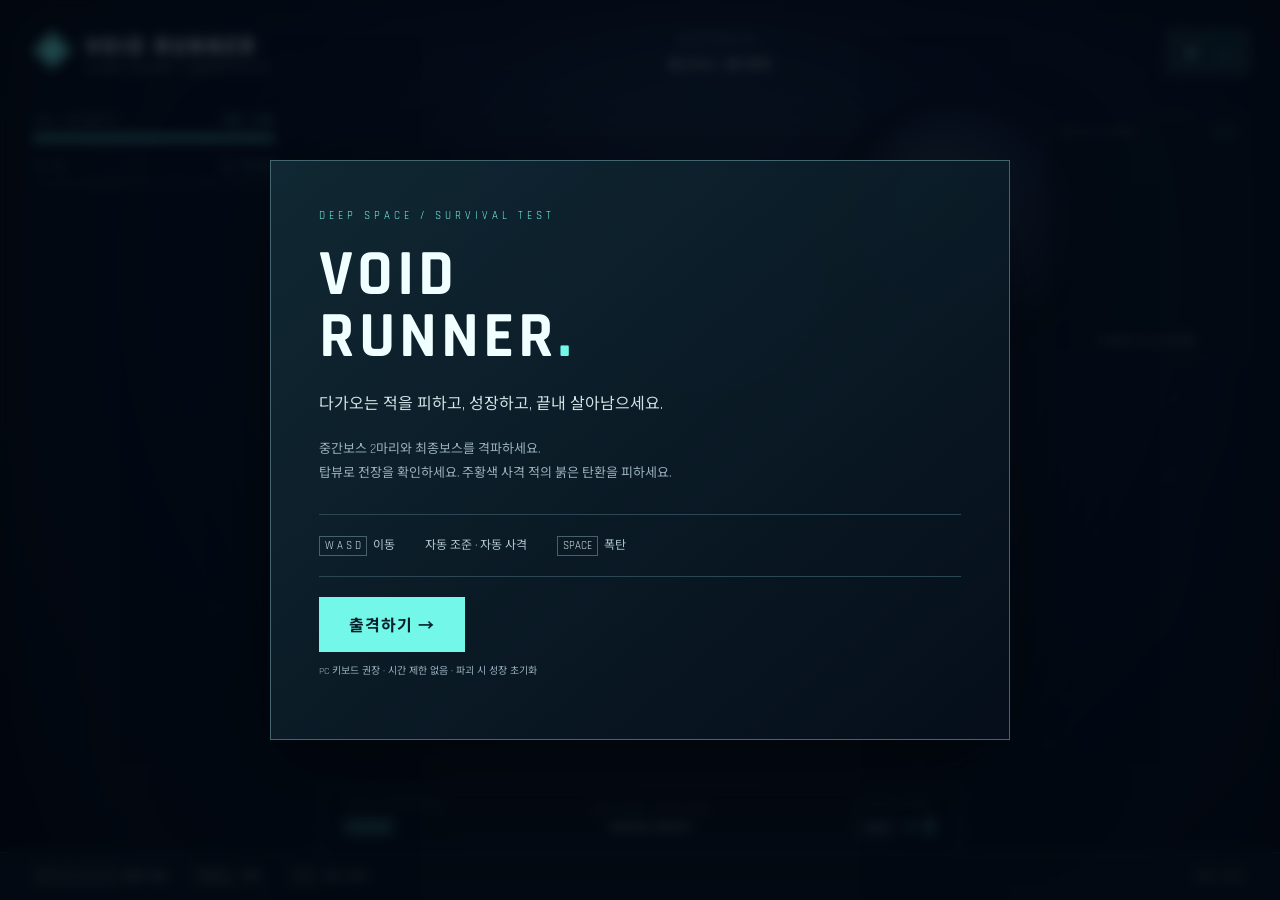
==== index.html @ 3d54e1ad "Rename void-runner.html to index.html" ====
<!doctype html><html lang="ko"><head><meta charset="utf-8"><meta name="viewport" content="width=device-width,initial-scale=1"><title>VOID RUNNER — 우주선 서바이벌</title><style>@import url('https://fonts.googleapis.com/css2?family=Noto+Sans+KR:wght@400;500;700;900&family=Rajdhani:wght@500;600;700&display=swap');
:root{color-scheme:dark;--cyan:#73f7e8;--muted:#7c969f;--gold:#ffc571}*{box-sizing:border-box}body{margin:0;background:#020710;color:#dceff0;font-family:'Rajdhani','Noto Sans KR',sans-serif;overflow:hidden}#space,.vignette{position:fixed;inset:0;width:100%;height:100%}.vignette{pointer-events:none;box-shadow:inset 0 0 170px #0009}header{position:fixed;left:32px;right:32px;top:25px;display:flex;align-items:center;justify-content:space-between}.brand{display:flex;align-items:center;gap:12px;font-size:25px;font-weight:700;letter-spacing:3px}.brand small{display:block;font-size:9px;color:var(--muted);letter-spacing:2.4px}.logo{font-size:39px;color:var(--cyan)}#mission{font-size:12px;letter-spacing:3px;color:var(--cyan);text-align:center}#mission span{display:block;margin-top:7px;letter-spacing:1px;color:#cbd9e1;font-size:13px}button{font:inherit;cursor:pointer;background:#102b35;border:1px solid #477279;color:#dbffff;padding:12px 20px}button:hover{background:#23535b;border-color:var(--cyan)}button:focus-visible{outline:2px solid #fff;outline-offset:4px}#pause{font-size:17px;padding:7px 14px}#pause span{font-size:10px;color:var(--muted);padding-left:12px}.stats{position:fixed;left:34px;top:114px;width:240px;display:grid;gap:20px}label{display:flex;justify-content:space-between;font-size:11px;letter-spacing:1px;margin-bottom:8px;color:#a3bec4}label b{color:var(--cyan);font-weight:500}.bar{height:4px;background:#28445080;overflow:hidden}.bar i{display:block;height:100%;width:100%;background:var(--cyan);box-shadow:0 0 14px #75ffe7}.xp .bar{height:3px}.xp .bar i{background:#9f9aff;width:0}.radar{position:fixed;right:32px;top:114px;width:202px;padding:6px;background:#06131d80;border:1px solid #37546466}.radar>div{font-size:10px;letter-spacing:1px;padding:5px 5px 0;color:#a0bbc6}.radar>div span{float:right;color:var(--cyan)}.radar small{display:flex;align-items:center;justify-content:center;gap:5px;font-size:9px;color:#8cabb7;padding-bottom:5px}.radar i{width:4px;height:4px;background:#fa987f}.radar .red{background:#ff477d}.radar .gold{background:var(--gold)}#bossHud{position:fixed;top:112px;left:35%;width:30%}#bossHud label{color:#ff7c98}#bossHud .bar i{background:#ff567c}.reticle{position:fixed;top:49%;left:50%;transform:translate(-50%,-50%);text-align:center;opacity:.45;pointer-events:none}.reticle span{display:block;width:22px;height:22px;border:1px solid #b1faf5;border-radius:50%;margin:0 auto}.reticle small{font-size:8px;letter-spacing:2px;display:block;margin-top:12px}#notice{position:fixed;top:28%;width:100%;text-align:center;color:var(--gold);font-size:15px;letter-spacing:2px;pointer-events:none}.cockpit{position:fixed;bottom:47px;left:0;right:0;height:125px;pointer-events:none}.wing{position:absolute;bottom:0;width:30%;height:150px;background:linear-gradient(160deg,#172d37,#07111b 70%);border-top:2px solid #385c65}.wing.left{left:-3%;transform:skewY(16deg)}.wing.right{right:-3%;transform:skewY(-16deg)}.dashboard{position:absolute;bottom:0;left:22%;width:56%;display:flex;justify-content:space-between;align-items:center;padding:22px 35px;background:linear-gradient(#10242c,#07101a);border-top:2px solid #3f626b;clip-path:polygon(5% 0,95% 0,100% 100%,0 100%)}.dashboard small{display:block;font-size:9px;letter-spacing:2px;color:#7d9caa}.dashboard strong{display:block;font-size:30px;font-weight:500;margin-top:4px;color:var(--cyan)}.dashboard .drive{text-align:center}.drive>span{color:var(--cyan);font-size:25px}.drive b{font-size:10px;letter-spacing:2px;color:#b1d9df}.dashboard kbd{font-size:10px;vertical-align:middle}footer{position:fixed;bottom:0;left:0;right:0;display:flex;gap:28px;align-items:center;height:48px;padding:0 34px;background:#061019;border-top:1px solid #2c414d;color:#8ba2ae;font-size:11px}kbd{display:inline-block;font-family:inherit;border:1px solid #46606c;padding:2px 5px;margin-right:3px;color:#d5e8ed;font-size:11px}.time{margin-left:auto;font-size:16px;letter-spacing:3px}#overlay{position:fixed;inset:0;background:#020710b8;backdrop-filter:blur(6px);display:flex;align-items:center;justify-content:center;z-index:10}.modal{max-width:740px;width:calc(100% - 40px);padding:48px;border:1px solid #436570;background:linear-gradient(140deg,#112a35f0,#050e1af8);box-shadow:0 24px 100px #0008}.eyebrow{color:var(--cyan);font-size:11px;letter-spacing:4px}.modal h1{font-size:65px;line-height:.95;letter-spacing:4px;margin:22px 0;color:#f0ffff}.modal h2{font-size:32px;margin:16px 0}.modal p{color:#99b0bd;font-size:13px;line-height:1.9}.modal .intro{font-size:16px;color:#d0e2e5}.modal .primary{background:var(--cyan);color:#06202b;border:0;font-weight:700;padding:15px 30px;margin-top:20px;letter-spacing:1px}.instructions{display:flex;gap:30px;padding:20px 0;border-top:1px solid #2b4754;border-bottom:1px solid #2b4754;margin-top:28px;font-size:12px;color:#b0c6d0}.choices{display:grid;grid-template-columns:repeat(3,1fr);gap:12px;margin-top:26px}.choices button{text-align:left;padding:22px 16px;min-height:135px}.choices b{display:block;color:var(--cyan);margin:12px 0}.choices small{font-size:11px;line-height:1.8;color:#a2bac4}.resultScore{font-size:62px;color:var(--cyan)}[hidden]{display:none!important}@media(max-width:750px){header{left:16px;right:16px}.brand{font-size:18px}.brand small{font-size:7px}#mission{display:none}.stats{left:16px;width:150px}.radar{right:12px;transform:scale(.75);transform-origin:top right}.dashboard{left:8%;width:84%;padding:15px 25px}.dashboard .drive{display:none}footer{gap:8px;padding:0 10px;font-size:9px}.modal{padding:26px}.modal h1{font-size:46px}.instructions{gap:14px}.choices{gap:6px}.choices button{padding:12px 8px}#bossHud{left:28%;width:44%;top:230px}}

/* Top-view flight HUD */
.reticle,.wing{display:none}.cockpit{height:75px}.dashboard{left:25%;width:50%;padding:10px 24px;background:#07101adb;clip-path:none;border:1px solid #35525d}.dashboard strong{font-size:23px}.dashboard .drive>span{display:none}.radar{opacity:.88}.stats{pointer-events:none}.vignette{box-shadow:inset 0 0 80px #0006}@media(max-width:750px){.dashboard{left:10%;width:80%}}
</style></head><body>
<canvas id="space" aria-label="탑뷰 우주 전장"></canvas><div class="vignette"></div>
<header><div class="brand"><span class="logo">◈</span><div>VOID RUNNER<small>FLIGHT SYSTEM / PROTOTYPE 02</small></div></div><div id="mission">SECTOR 01 <span>중간보스 I를 향해</span></div><button id="pause" aria-label="일시 정지">Ⅱ <span>ESC</span></button></header>
<section class="stats"><div><label>HULL INTEGRITY <b id="hptext">100 / 100</b></label><div class="bar"><i id="hpbar"></i></div></div><div class="xp"><label><span id="lv">LV. 01</span><b id="xptext">0 / 10 XP</b></label><div class="bar"><i id="xpbar"></i></div></div></section>
<section id="bossHud" hidden><label id="bossname"></label><div class="bar"><i id="bossbar"></i></div></section>
<aside class="radar"><div>TACTICAL RADAR <span>60m</span></div><canvas id="radar" width="190" height="190"></canvas><small><i></i> 일반 적 <i class="red"></i> 보스 <i class="gold"></i> 폭탄</small></aside>
<div id="notice" role="status"></div><div class="reticle"><span></span><small>AUTO TARGET</small></div>
<div class="cockpit"><div class="wing left"></div><div class="wing right"></div><div class="dashboard"><div><small>TOTAL EXPERIENCE</small><strong id="score">0000</strong></div><div class="drive"><span>▲</span><small>TOP VIEW · AUTO FIRE</small><b id="speed">ENGINE READY</b></div><div><small>SCREEN BOMB</small><strong><kbd>SPACE</kbd> × <span id="bombs">0</span></strong></div></div></div>
<footer><span><kbd>W</kbd><kbd>A</kbd><kbd>S</kbd><kbd>D</kbd> 평면 이동</span><span><kbd>SPACE</kbd> 폭탄</span><span><kbd>ESC</kbd> 일시 정지</span><span class="time" id="time">00:00</span></footer>
<div id="overlay"><div class="modal" id="modal"></div></div><script>'use strict';
const $=id=>document.getElementById(id),canvas=$('space'),ctx=canvas.getContext('2d'),radar=$('radar'),rc=radar.getContext('2d');
const CONFIG={speed:12,range:43,shotInterval:.48,damage:14,dropChance:.18,bombDamage:180,bossAt:[18,46,82],bossHP:[230,400,650]};
let W=innerWidth,H=innerHeight,F=H*.85,keys={},state='intro',player,enemies=[],bullets=[],drops=[],effects=[],stars=[],time=0,spawnClock=0,shotClock=0,stage=0,kills=0,boss=null,flash=0,hurt=0,noticeClock=0,last=0;
function resize(){W=innerWidth;H=innerHeight;F=H*.85;canvas.width=W*devicePixelRatio;canvas.height=H*devicePixelRatio;ctx.setTransform(devicePixelRatio,0,0,devicePixelRatio,0,0)}
addEventListener('resize',resize);resize();
for(let i=0;i<280;i++)stars.push({x:Math.random(),y:Math.random()*.86,r:Math.random()*1.4+.2,a:Math.random()*.7+.2});
function notify(t){$('notice').textContent=t;noticeClock=3}
function modal(html){$('overlay').hidden=false;$('modal').innerHTML=html}
function intro(){modal('<div class="eyebrow">DEEP SPACE / SURVIVAL TEST</div><h1>VOID<br>RUNNER<span style="color:#73f7e8">.</span></h1><p class="intro">다가오는 적을 피하고, 성장하고, 끝내 살아남으세요.</p><p>중간보스 2마리와 최종보스를 격파하세요.<br>탑뷰로 전장을 확인하세요. 주황색 사격 적의 붉은 탄환을 피하세요.</p><div class="instructions"><span><kbd>W A S D</kbd> 이동</span><span>자동 조준 · 자동 사격</span><span><kbd>SPACE</kbd> 폭탄</span></div><button class="primary" id="start">출격하기 →</button><p style="font-size:10px">PC 키보드 권장 · 시간 제한 없음 · 파괴 시 성장 초기화</p>');$('start').onclick=start}
function start(){player={x:0,z:0,hp:100,maxhp:100,level:1,xp:0,total:0,next:10,bombs:0,damage:CONFIG.damage,interval:CONFIG.shotInterval,inv:0};enemies=[];bullets=[];drops=[];effects=[];time=0;spawnClock=0;shotClock=0;stage=0;kills=0;boss=null;flash=0;hurt=0;keys={};state='play';$('overlay').hidden=true;notify('자동 무장 활성화 · WASD로 이동');for(let i=0;i<5;i++)spawn();hud()}
function spawn(isBoss=false){let a=Math.random()*Math.PI*2,r=37+Math.random()*12;let e={x:player.x+Math.sin(a)*r,z:player.z+Math.cos(a)*r,hp:26+stage*12,maxhp:26+stage*12,r:1.1,speed:3.5+stage*.8,phase:Math.random()*6,boss:isBoss,shooter:!isBoss&&Math.random()<.35,fire:1.6+Math.random(),hit:0};if(isBoss){e.x=player.x;e.z=player.z+40;e.hp=e.maxhp=CONFIG.bossHP[stage];e.r=3.6+stage*.5;e.speed=2.7+stage*.45;boss=e;notify(['중간보스 I · SENTINEL','중간보스 II · REAPER','최종보스 · OBLIVION'][stage]+' 접근');}if(e.shooter){e.hp=e.maxhp=46+stage*14;e.speed=2.8}enemies.push(e)}
function project(x,y,z){let scale=Math.min(W/110,H/90);return {x:W/2+(x-player.x)*scale,y:H*.5-(z-player.z)*scale-y*scale*.35,s:scale,z:100-y}}
function visible(e){let p=project(e.x,0,e.z),r=e.r*p.s;return p.x+r>0&&p.x-r<W&&p.y+r>0&&p.y-r<H-48}
function enemyFire(e){let angle=Math.atan2(player.z-e.z,player.x-e.x);for(const offset of e.boss?[-.2,0,.2]:[0])bullets.push({x:e.x,z:e.z,vx:Math.cos(angle+offset)*15,vz:Math.sin(angle+offset)*15,life:5,r:.55,damage:e.boss?15:10});}
function updateBullets(dt){for(let i=bullets.length-1;i>=0;i--){let b=bullets[i];b.x+=b.vx*dt;b.z+=b.vz*dt;b.life-=dt;if(Math.hypot(b.x-player.x,b.z-player.z)<b.r+.85){bullets.splice(i,1);if(player.inv<=0){player.hp=Math.max(0,player.hp-b.damage);player.inv=.6;hurt=.45;if(player.hp===0){end(false);return}}}else if(b.life<=0)bullets.splice(i,1)}}
function gain(n){player.xp+=n;player.total+=n}
function defeat(e){if(!enemies.includes(e))return;enemies.splice(enemies.indexOf(e),1);effects.push({type:'burst',x:e.x,z:e.z,t:.5,color:e.boss?'#ff5b9b':'#ffac6f'});gain(e.boss?30:3);if(e.boss){stage++;boss=null;if(stage===3){end(true);return}notify('보스 격파 · 다음 구역 진입')}else{kills++;if(Math.random()<CONFIG.dropChance)drops.push({x:e.x,z:e.z})}}
function hit(e,d){e.hp-=d;e.hit=.12;if(e.hp<=0)defeat(e)}
function bombUse(){if(state!=='play')return;if(!player.bombs){notify('보유 폭탄이 없습니다 · 드롭된 폭탄에 접근하세요');return}player.bombs--;flash=.65;for(const e of [...enemies])if(visible(e))hit(e,e.boss?CONFIG.bombDamage:e.hp);notify('화면 폭격 · 경험치 획득');hud()}
function levelup(){player.xp-=player.next;player.level++;player.next=Math.round(player.next*1.35+4);state='upgrade';keys={};modal('<div class="eyebrow">SYSTEM UPGRADE / LEVEL '+player.level+'</div><h2>다음 전투를 준비하세요.</h2><p>강화 하나를 선택하세요. 선택하는 동안 전투는 멈춥니다.</p><div class="choices"><button data-up="damage">01 / WEAPON<b>화력 강화</b><small>공격력 +25%</small></button><button data-up="rate">02 / FIRE RATE<b>속사 강화</b><small>공격 간격 −15%</small></button><button data-up="hull">03 / HULL<b>장갑 강화</b><small>최대 체력 +25<br>체력 35 회복</small></button></div>');document.querySelectorAll('[data-up]').forEach(b=>b.onclick=()=>choose(b.dataset.up))}
function choose(type){if(state!=='upgrade')return;if(type==='damage')player.damage*=1.25;if(type==='rate')player.interval=Math.max(.09,player.interval*.85);if(type==='hull'){player.maxhp+=25;player.hp=Math.min(player.maxhp,player.hp+35)}$('overlay').hidden=true;state='play';hud()}
function pause(){if(state==='play'){state='pause';keys={};modal('<div class="eyebrow">FLIGHT PAUSED</div><h2>비행 일시 정지</h2><p>준비되면 다시 전장으로 돌아가세요.</p><button class="primary" id="resume">계속하기 →</button>');$('resume').onclick=pause}else if(state==='pause'){state='play';$('overlay').hidden=true}}
function end(win){state='end';keys={};modal('<div class="eyebrow">'+(win?'MISSION COMPLETE':'SIGNAL LOST')+'</div><h2>'+(win?'최종보스 격파. 임무 완료!':'우주선이 파괴되었습니다.')+'</h2><p>총획득 경험치</p><div class="resultScore">'+player.total+'</div><p>처치 '+kills+' · 보스 '+stage+'/3 · 비행 '+formatTime(time)+'<br>다시 출격하면 경험치·폭탄·강화가 초기화됩니다.</p><button class="primary" id="restart">다시 출격 →</button>');$('restart').onclick=start}
function formatTime(t){return String(Math.floor(t/60)).padStart(2,'0')+':'+String(Math.floor(t%60)).padStart(2,'0')}
function update(dt){time+=dt;player.inv=Math.max(0,player.inv-dt);let dx=(keys.KeyD?1:0)-(keys.KeyA?1:0),dz=(keys.KeyW?1:0)-(keys.KeyS?1:0),len=Math.hypot(dx,dz)||1;player.x+=dx/len*CONFIG.speed*dt;player.z+=dz/len*CONFIG.speed*dt;$('speed').textContent=dx||dz?'THRUST ACTIVE':'ENGINE IDLE';spawnClock-=dt;if(spawnClock<=0){spawnClock=Math.max(.35,1.25-time*.0025);if(enemies.length<75)spawn()}
if(!boss&&stage<3&&kills>=CONFIG.bossAt[stage])spawn(true);
for(const e of [...enemies]){e.hit=Math.max(0,e.hit-dt);let x=player.x-e.x,z=player.z-e.z,d=Math.hypot(x,z);let move=e.shooter&&d<23?0:1;e.x+=x/(d||1)*e.speed*dt*move;e.z+=z/(d||1)*e.speed*dt*move;
if(e.shooter||e.boss){e.fire=(e.fire??2)-dt;if(e.fire<=0&&d<48&&visible(e)){enemyFire(e);e.fire=e.boss?2:2.6}if(d>=48||!visible(e))e.fire=Math.max(.8,e.fire)} if(d<e.r+1&&player.inv<=0){player.hp-=e.boss?24:10;player.inv=.75;hurt=.45;notify('접촉 피해 · 거리를 벌리세요');if(player.hp<=0){player.hp=0;end(false);return}}if(d>100&&!e.boss){e.x=player.x+(e.x-player.x)*.5;e.z=player.z+(e.z-player.z)*.5}}
updateBullets(dt);if(state!=='play'){hud();return}shotClock-=dt;if(shotClock<=0){let target=null,best=CONFIG.range;for(const e of enemies){let d=Math.hypot(e.x-player.x,e.z-player.z);if(d<best){best=d;target=e}}if(target){effects.push({type:'laser',x:target.x,z:target.z,t:.12});hit(target,player.damage);shotClock=player.interval}}
for(let i=drops.length-1;i>=0;i--)if(Math.hypot(drops[i].x-player.x,drops[i].z-player.z)<3){player.bombs++;drops.splice(i,1);notify('폭탄 획득 · SPACE로 사용')}
if(state==='play'&&player.xp>=player.next)levelup();hud()}
function hud(){if(!player)return;$('hptext').textContent=Math.ceil(player.hp)+' / '+player.maxhp;$('hpbar').style.width=player.hp/player.maxhp*100+'%';$('xptext').textContent=player.xp+' / '+player.next+' XP';$('xpbar').style.width=Math.min(100,player.xp/player.next*100)+'%';$('lv').textContent='LV. '+String(player.level).padStart(2,'0');$('score').textContent=String(player.total).padStart(4,'0');$('bombs').textContent=player.bombs;$('time').textContent=formatTime(time);$('mission').innerHTML='SECTOR 0'+Math.min(3,stage+1)+' <span>'+(boss?'보스를 처치하세요':stage<3?'보스 접근까지 잡몹 '+Math.max(0,CONFIG.bossAt[stage]-kills)+'기':'임무 완료')+'</span>';$('bossHud').hidden=!boss;if(boss){$('bossname').textContent=['SENTINEL / 중간보스 I','REAPER / 중간보스 II','OBLIVION / 최종보스'][stage];$('bossbar').style.width=Math.max(0,boss.hp/boss.maxhp*100)+'%'}}
function poly(points,fill,stroke){if(points.some(p=>!p))return;ctx.beginPath();points.forEach((p,i)=>i?ctx.lineTo(p.x,p.y):ctx.moveTo(p.x,p.y));ctx.closePath();ctx.fillStyle=fill;ctx.fill();ctx.strokeStyle=stroke;ctx.lineWidth=1;ctx.stroke()}
function mesh(e){let a=e.phase+time*.6,r=e.r,verts=[[0,1.3,0],[r,0,0],[0,0,r],[-r,0,0],[0,0,-r],[0,-1,0]].map(v=>{let x=v[0]*Math.cos(a)-v[2]*Math.sin(a),z=v[0]*Math.sin(a)+v[2]*Math.cos(a);return project(e.x+x,.65+v[1]*r*.7,e.z+z)});let faces=[[0,1,2],[0,2,3],[0,3,4],[0,4,1],[5,2,1],[5,3,2],[5,4,3],[5,1,4]];faces.sort((a,b)=>b.reduce((s,i)=>s+(verts[i]?.z||0),0)-a.reduce((s,i)=>s+(verts[i]?.z||0),0));faces.forEach((f,i)=>poly(f.map(i=>verts[i]),e.hit?'#e7ffff':e.boss?['#4a1743','#7a2858','#251638'][i%3]:['#173746','#31545a','#12222f'][i%3],e.boss?'#ff5a98':e.shooter?'#ff9b36':'#b5a7fd'));let p=project(e.x,.65,e.z);if(p){ctx.fillStyle=e.boss?'#ff589a':e.shooter?'#ff9b36':'#c2b7ff';ctx.shadowBlur=18;ctx.shadowColor=ctx.fillStyle;ctx.beginPath();ctx.arc(p.x,p.y,Math.min(20,r*p.s*.13),0,Math.PI*2);ctx.fill();ctx.shadowBlur=0;if(e.hp<e.maxhp){let ww=Math.min(100,r*p.s*2);ctx.fillStyle='#2c3446';ctx.fillRect(p.x-ww/2,p.y-r*p.s-8,ww,3);ctx.fillStyle='#ff9a99';ctx.fillRect(p.x-ww/2,p.y-r*p.s-8,ww*e.hp/e.maxhp,3)}}}
function draw(){ctx.fillStyle='#030914';ctx.fillRect(0,0,W,H);let g=ctx.createRadialGradient(W*.55,H*.3,0,W*.55,H*.3,W*.7);g.addColorStop(0,'#18314c');g.addColorStop(.35,'#0b162c');g.addColorStop(1,'#02060e');ctx.fillStyle=g;ctx.fillRect(0,0,W,H);for(const s of stars){ctx.globalAlpha=s.a;ctx.fillStyle='#bbdce9';ctx.fillRect(s.x*W,s.y*H,s.r,s.r)}ctx.globalAlpha=1;
let planet=ctx.createRadialGradient(W*.75-35,H*.25-35,3,W*.75,H*.25,H*.15);planet.addColorStop(0,'#385168');planet.addColorStop(.7,'#17253f');planet.addColorStop(1,'#07101e');ctx.fillStyle=planet;ctx.beginPath();ctx.arc(W*.75,H*.25,H*.15,0,Math.PI*2);ctx.fill();ctx.strokeStyle='#729ea244';ctx.stroke();
if(!player)return;ctx.strokeStyle='#2d94a119';ctx.lineWidth=1;for(let z=Math.floor(player.z/10)*10-100;z<player.z+100;z+=10){let p=project(player.x-150,0,z),q=project(player.x+150,0,z);ctx.beginPath();ctx.moveTo(p.x,p.y);ctx.lineTo(q.x,q.y);ctx.stroke()}for(let x=Math.floor(player.x/10)*10-150;x<player.x+150;x+=10){let p=project(x,0,player.z-100),q=project(x,0,player.z+100);ctx.beginPath();ctx.moveTo(p.x,p.y);ctx.lineTo(q.x,q.y);ctx.stroke()}
for(const d of drops){let p=project(d.x,.4+Math.sin(time*3)*.25,d.z);if(p){let r=Math.min(30,p.s*.55);ctx.strokeStyle='#ffd181';ctx.fillStyle='#ffc66f33';ctx.beginPath();ctx.moveTo(p.x,p.y-r);ctx.lineTo(p.x+r,p.y);ctx.lineTo(p.x,p.y+r);ctx.lineTo(p.x-r,p.y);ctx.closePath();ctx.fill();ctx.stroke();ctx.fillStyle='#ffe0a6';ctx.font='12px monospace';ctx.fillText('B',p.x-4,p.y+4)}}
enemies.slice().sort((a,b)=>b.z-a.z).forEach(e=>{if(visible(e))mesh(e)});
for(const e of effects){let p=project(e.x,.6,e.z);if(!p)continue;if(e.type==='laser'){ctx.strokeStyle='#9affeb';ctx.lineWidth=2;ctx.shadowBlur=12;ctx.shadowColor='#5affd4';ctx.beginPath();ctx.moveTo(W/2,H*.5);ctx.lineTo(p.x,p.y);ctx.stroke();ctx.shadowBlur=0}else{ctx.strokeStyle=e.color;ctx.lineWidth=2;ctx.beginPath();ctx.arc(p.x,p.y,(.5-e.t)*p.s*7,0,Math.PI*2);ctx.stroke()}}
for(const e of enemies){if((e.shooter||e.boss)&&e.fire<.65&&visible(e)){let p=project(e.x,0,e.z);ctx.strokeStyle='#ffbc66';ctx.lineWidth=2;ctx.beginPath();ctx.arc(p.x,p.y,(e.r+1.2)*p.s,0,Math.PI*2);ctx.stroke()}}
for(const b of bullets){let p=project(b.x,0,b.z);ctx.strokeStyle='#ff535c88';ctx.lineWidth=3;ctx.beginPath();ctx.moveTo(p.x-b.vx*.09*p.s,p.y+b.vz*.09*p.s);ctx.lineTo(p.x,p.y);ctx.stroke();ctx.shadowColor='#ff4545';ctx.shadowBlur=12;ctx.fillStyle='#ff6262';ctx.beginPath();ctx.arc(p.x,p.y,Math.max(4,b.r*p.s),0,Math.PI*2);ctx.fill();ctx.shadowBlur=0;ctx.fillStyle='#fff2cc';ctx.beginPath();ctx.arc(p.x,p.y,2,0,Math.PI*2);ctx.fill()}
let pp=project(player.x,0,player.z),ss=pp.s;ctx.save();ctx.translate(pp.x,pp.y);ctx.globalAlpha=player.inv>0?.5+.5*Math.sin(time*40):1;poly([{x:0,y:-ss*1.8},{x:ss*1.3,y:ss*1.3},{x:0,y:ss*.7},{x:-ss*1.3,y:ss*1.3}],'#183e51','#8bfff1');poly([{x:0,y:-ss*1.4},{x:ss*.4,y:ss*.5},{x:-ss*.4,y:ss*.5}],'#a9fff5','#dffffb');ctx.fillStyle='#43dfff';ctx.beginPath();ctx.moveTo(-ss*.4,ss);ctx.lineTo(0,ss*(2+Math.sin(time*35)*.3));ctx.lineTo(ss*.4,ss);ctx.fill();ctx.restore();
if(flash>0){ctx.fillStyle='rgba(140,255,235,'+Math.min(.8,flash)+')';ctx.fillRect(0,0,W,H)}if(hurt>0){ctx.strokeStyle='rgba(255,45,90,'+hurt*1.8+')';ctx.lineWidth=35;ctx.strokeRect(0,0,W,H)}drawRadar()}
function drawRadar(){rc.clearRect(0,0,190,190);rc.fillStyle='#071722';rc.fillRect(0,0,190,190);rc.strokeStyle='#28505b';rc.lineWidth=1;for(let r of [30,60,88]){rc.beginPath();rc.arc(95,95,r,0,Math.PI*2);rc.stroke()}rc.beginPath();rc.moveTo(95,5);rc.lineTo(95,185);rc.moveTo(5,95);rc.lineTo(185,95);rc.stroke();rc.fillStyle='#63e8dc0c';rc.beginPath();rc.moveTo(95,95);rc.lineTo(18,8);rc.lineTo(172,8);rc.fill();for(const e of [...enemies,...drops]){let x=(e.x-player.x)*1.45,z=(e.z-player.z)*1.45;if(Math.hypot(x,z)>87)continue;rc.fillStyle=e.hp===undefined?'#ffd080':e.boss?'#ff4880':e.shooter?'#ff9b36':'#b5a7fd';let r=e.boss?5:2.5;rc.fillRect(95+x-r,95-z-r,r*2,r*2)}rc.fillStyle='#8cfff0';rc.beginPath();rc.moveTo(95,88);rc.lineTo(90,100);rc.lineTo(100,100);rc.fill()}
function frame(now){let dt=Math.min(.04,(now-last)/1000||0);last=now;if(state==='play'){update(dt);effects=effects.filter(e=>(e.t-=dt)>0);flash=Math.max(0,flash-dt);hurt=Math.max(0,hurt-dt);noticeClock-=dt;if(noticeClock<=0)$('notice').textContent=''}draw();requestAnimationFrame(frame)}
addEventListener('keydown',e=>{if(['Space','KeyW','KeyA','KeyS','KeyD','Escape'].includes(e.code))e.preventDefault();if(e.code==='Escape'&&!e.repeat)pause();if(e.code==='Space'&&!e.repeat)bombUse();if(state==='play')keys[e.code]=true});addEventListener('keyup',e=>keys[e.code]=false);addEventListener('blur',()=>{keys={};if(state==='play')pause()});document.addEventListener('visibilitychange',()=>{if(document.hidden&&state==='play')pause()});$('pause').onclick=pause;intro();requestAnimationFrame(frame);
</script></body></html>
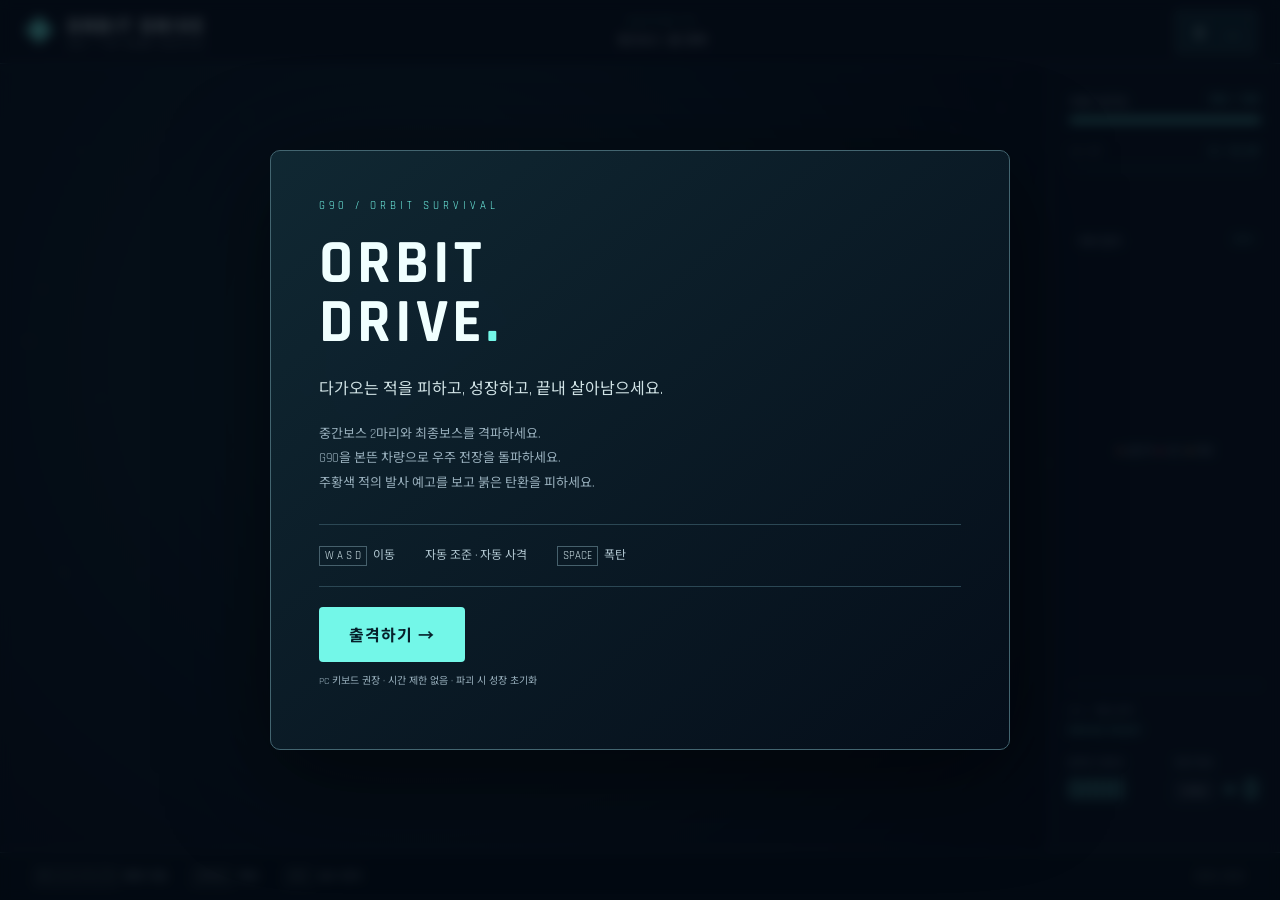
==== commit 99eb7b59: "Update index.html" ====
--- a/index.html
+++ b/index.html
@@ -1,31 +1,35 @@
-<!doctype html><html lang="ko"><head><meta charset="utf-8"><meta name="viewport" content="width=device-width,initial-scale=1"><title>VOID RUNNER — 우주선 서바이벌</title><style>@import url('https://fonts.googleapis.com/css2?family=Noto+Sans+KR:wght@400;500;700;900&family=Rajdhani:wght@500;600;700&display=swap');
+<!doctype html><html lang="ko"><head><meta charset="utf-8"><meta name="viewport" content="width=device-width,initial-scale=1"><title>ORBIT DRIVE — G90 서바이벌</title><style>@import url('https://fonts.googleapis.com/css2?family=Noto+Sans+KR:wght@400;500;700;900&family=Rajdhani:wght@500;600;700&display=swap');
 :root{color-scheme:dark;--cyan:#73f7e8;--muted:#7c969f;--gold:#ffc571}*{box-sizing:border-box}body{margin:0;background:#020710;color:#dceff0;font-family:'Rajdhani','Noto Sans KR',sans-serif;overflow:hidden}#space,.vignette{position:fixed;inset:0;width:100%;height:100%}.vignette{pointer-events:none;box-shadow:inset 0 0 170px #0009}header{position:fixed;left:32px;right:32px;top:25px;display:flex;align-items:center;justify-content:space-between}.brand{display:flex;align-items:center;gap:12px;font-size:25px;font-weight:700;letter-spacing:3px}.brand small{display:block;font-size:9px;color:var(--muted);letter-spacing:2.4px}.logo{font-size:39px;color:var(--cyan)}#mission{font-size:12px;letter-spacing:3px;color:var(--cyan);text-align:center}#mission span{display:block;margin-top:7px;letter-spacing:1px;color:#cbd9e1;font-size:13px}button{font:inherit;cursor:pointer;background:#102b35;border:1px solid #477279;color:#dbffff;padding:12px 20px}button:hover{background:#23535b;border-color:var(--cyan)}button:focus-visible{outline:2px solid #fff;outline-offset:4px}#pause{font-size:17px;padding:7px 14px}#pause span{font-size:10px;color:var(--muted);padding-left:12px}.stats{position:fixed;left:34px;top:114px;width:240px;display:grid;gap:20px}label{display:flex;justify-content:space-between;font-size:11px;letter-spacing:1px;margin-bottom:8px;color:#a3bec4}label b{color:var(--cyan);font-weight:500}.bar{height:4px;background:#28445080;overflow:hidden}.bar i{display:block;height:100%;width:100%;background:var(--cyan);box-shadow:0 0 14px #75ffe7}.xp .bar{height:3px}.xp .bar i{background:#9f9aff;width:0}.radar{position:fixed;right:32px;top:114px;width:202px;padding:6px;background:#06131d80;border:1px solid #37546466}.radar>div{font-size:10px;letter-spacing:1px;padding:5px 5px 0;color:#a0bbc6}.radar>div span{float:right;color:var(--cyan)}.radar small{display:flex;align-items:center;justify-content:center;gap:5px;font-size:9px;color:#8cabb7;padding-bottom:5px}.radar i{width:4px;height:4px;background:#fa987f}.radar .red{background:#ff477d}.radar .gold{background:var(--gold)}#bossHud{position:fixed;top:112px;left:35%;width:30%}#bossHud label{color:#ff7c98}#bossHud .bar i{background:#ff567c}.reticle{position:fixed;top:49%;left:50%;transform:translate(-50%,-50%);text-align:center;opacity:.45;pointer-events:none}.reticle span{display:block;width:22px;height:22px;border:1px solid #b1faf5;border-radius:50%;margin:0 auto}.reticle small{font-size:8px;letter-spacing:2px;display:block;margin-top:12px}#notice{position:fixed;top:28%;width:100%;text-align:center;color:var(--gold);font-size:15px;letter-spacing:2px;pointer-events:none}.cockpit{position:fixed;bottom:47px;left:0;right:0;height:125px;pointer-events:none}.wing{position:absolute;bottom:0;width:30%;height:150px;background:linear-gradient(160deg,#172d37,#07111b 70%);border-top:2px solid #385c65}.wing.left{left:-3%;transform:skewY(16deg)}.wing.right{right:-3%;transform:skewY(-16deg)}.dashboard{position:absolute;bottom:0;left:22%;width:56%;display:flex;justify-content:space-between;align-items:center;padding:22px 35px;background:linear-gradient(#10242c,#07101a);border-top:2px solid #3f626b;clip-path:polygon(5% 0,95% 0,100% 100%,0 100%)}.dashboard small{display:block;font-size:9px;letter-spacing:2px;color:#7d9caa}.dashboard strong{display:block;font-size:30px;font-weight:500;margin-top:4px;color:var(--cyan)}.dashboard .drive{text-align:center}.drive>span{color:var(--cyan);font-size:25px}.drive b{font-size:10px;letter-spacing:2px;color:#b1d9df}.dashboard kbd{font-size:10px;vertical-align:middle}footer{position:fixed;bottom:0;left:0;right:0;display:flex;gap:28px;align-items:center;height:48px;padding:0 34px;background:#061019;border-top:1px solid #2c414d;color:#8ba2ae;font-size:11px}kbd{display:inline-block;font-family:inherit;border:1px solid #46606c;padding:2px 5px;margin-right:3px;color:#d5e8ed;font-size:11px}.time{margin-left:auto;font-size:16px;letter-spacing:3px}#overlay{position:fixed;inset:0;background:#020710b8;backdrop-filter:blur(6px);display:flex;align-items:center;justify-content:center;z-index:10}.modal{max-width:740px;width:calc(100% - 40px);padding:48px;border:1px solid #436570;background:linear-gradient(140deg,#112a35f0,#050e1af8);box-shadow:0 24px 100px #0008}.eyebrow{color:var(--cyan);font-size:11px;letter-spacing:4px}.modal h1{font-size:65px;line-height:.95;letter-spacing:4px;margin:22px 0;color:#f0ffff}.modal h2{font-size:32px;margin:16px 0}.modal p{color:#99b0bd;font-size:13px;line-height:1.9}.modal .intro{font-size:16px;color:#d0e2e5}.modal .primary{background:var(--cyan);color:#06202b;border:0;font-weight:700;padding:15px 30px;margin-top:20px;letter-spacing:1px}.instructions{display:flex;gap:30px;padding:20px 0;border-top:1px solid #2b4754;border-bottom:1px solid #2b4754;margin-top:28px;font-size:12px;color:#b0c6d0}.choices{display:grid;grid-template-columns:repeat(3,1fr);gap:12px;margin-top:26px}.choices button{text-align:left;padding:22px 16px;min-height:135px}.choices b{display:block;color:var(--cyan);margin:12px 0}.choices small{font-size:11px;line-height:1.8;color:#a2bac4}.resultScore{font-size:62px;color:var(--cyan)}[hidden]{display:none!important}@media(max-width:750px){header{left:16px;right:16px}.brand{font-size:18px}.brand small{font-size:7px}#mission{display:none}.stats{left:16px;width:150px}.radar{right:12px;transform:scale(.75);transform-origin:top right}.dashboard{left:8%;width:84%;padding:15px 25px}.dashboard .drive{display:none}footer{gap:8px;padding:0 10px;font-size:9px}.modal{padding:26px}.modal h1{font-size:46px}.instructions{gap:14px}.choices{gap:6px}.choices button{padding:12px 8px}#bossHud{left:28%;width:44%;top:230px}}
 
 /* Top-view flight HUD */
 .reticle,.wing{display:none}.cockpit{height:75px}.dashboard{left:25%;width:50%;padding:10px 24px;background:#07101adb;clip-path:none;border:1px solid #35525d}.dashboard strong{font-size:23px}.dashboard .drive>span{display:none}.radar{opacity:.88}.stats{pointer-events:none}.vignette{box-shadow:inset 0 0 80px #0006}@media(max-width:750px){.dashboard{left:10%;width:80%}}
+/* Rebuilt overhead arena: separate playfield and telemetry rail. */
+header{left:0;right:0;top:0;height:64px;padding:0 24px;background:#09121e;border-bottom:1px solid #27404e}.brand{font-size:21px}.brand small{font-size:8px}.logo{font-size:29px}#mission{margin-right:60px;font-size:10px}#mission span{font-size:11px;margin-top:4px}.vignette{display:none}body:after{content:'';position:fixed;right:0;top:64px;bottom:48px;width:230px;background:#0b1522;border-left:1px solid #263c4c;z-index:-0;pointer-events:none}.stats,.radar,.cockpit{z-index:1}.stats{left:auto;right:20px;top:93px;width:190px;gap:23px}.radar{top:222px;right:14px;border:none;background:none;opacity:1}.radar>div{padding-left:8px}.radar small{font-size:9px}.cockpit{left:auto;right:18px;bottom:75px;width:194px;height:auto}.dashboard{position:static;display:grid;grid-template-columns:1fr 1fr;gap:20px;left:auto;width:100%;padding:18px 0;border:0;border-top:1px solid #2b414e;background:none;clip-path:none}.dashboard small{font-size:9px;letter-spacing:1px}.dashboard strong{font-size:27px}.dashboard .drive{grid-column:1 / 3;grid-row:1;text-align:left}.drive b{display:block;font-size:9px;margin-top:8px;color:#5ec3ba}.dashboard .drive>span{display:none}#notice{top:78px;width:calc(100% - 230px);font-size:12px;letter-spacing:1px}#bossHud{top:auto;bottom:75px;left:calc((100% - 230px) * .25);width:calc((100% - 230px) * .5);z-index:1;background:#09111cbb;padding:10px}footer{height:48px;gap:25px}.reticle,.wing{display:none}.modal{border-radius:10px}.modal h1{font-size:62px}.modal .primary{border-radius:4px}.choices button{border-radius:6px}#space{z-index:0}header,footer{z-index:2}#notice{z-index:2;pointer-events:none}#overlay{z-index:10}@media(max-width:800px){body:after,.radar,.stats,.cockpit{display:none}#notice{width:100%}#bossHud{left:20%;width:60%;bottom:65px}.brand{font-size:16px}.brand small{font-size:7px}header{padding:0 12px}.modal h1{font-size:44px}footer{gap:10px;font-size:9px}}
 </style></head><body>
 <canvas id="space" aria-label="탑뷰 우주 전장"></canvas><div class="vignette"></div>
-<header><div class="brand"><span class="logo">◈</span><div>VOID RUNNER<small>FLIGHT SYSTEM / PROTOTYPE 02</small></div></div><div id="mission">SECTOR 01 <span>중간보스 I를 향해</span></div><button id="pause" aria-label="일시 정지">Ⅱ <span>ESC</span></button></header>
-<section class="stats"><div><label>HULL INTEGRITY <b id="hptext">100 / 100</b></label><div class="bar"><i id="hpbar"></i></div></div><div class="xp"><label><span id="lv">LV. 01</span><b id="xptext">0 / 10 XP</b></label><div class="bar"><i id="xpbar"></i></div></div></section>
+<header><div class="brand"><span class="logo">◈</span><div>ORBIT DRIVE<small>G90 / TOP-DOWN SURVIVAL</small></div></div><div id="mission">SECTOR 01 <span>중간보스 I를 향해</span></div><button id="pause" aria-label="일시 정지">Ⅱ <span>ESC</span></button></header>
+<section class="stats"><div><label>차량 내구도 <b id="hptext">100 / 100</b></label><div class="bar"><i id="hpbar"></i></div></div><div class="xp"><label><span id="lv">LV. 01</span><b id="xptext">0 / 10 XP</b></label><div class="bar"><i id="xpbar"></i></div></div></section>
 <section id="bossHud" hidden><label id="bossname"></label><div class="bar"><i id="bossbar"></i></div></section>
-<aside class="radar"><div>TACTICAL RADAR <span>60m</span></div><canvas id="radar" width="190" height="190"></canvas><small><i></i> 일반 적 <i class="red"></i> 보스 <i class="gold"></i> 폭탄</small></aside>
-<div id="notice" role="status"></div><div class="reticle"><span></span><small>AUTO TARGET</small></div>
-<div class="cockpit"><div class="wing left"></div><div class="wing right"></div><div class="dashboard"><div><small>TOTAL EXPERIENCE</small><strong id="score">0000</strong></div><div class="drive"><span>▲</span><small>TOP VIEW · AUTO FIRE</small><b id="speed">ENGINE READY</b></div><div><small>SCREEN BOMB</small><strong><kbd>SPACE</kbd> × <span id="bombs">0</span></strong></div></div></div>
+<aside class="radar"><div>주변 탐지 <span>60m</span></div><canvas id="radar" width="190" height="190"></canvas><small><i></i> 일반 적 <i class="red"></i> 보스 <i class="gold"></i> 폭탄</small></aside>
+<div id="notice" role="status"></div>
+<div class="cockpit"><div class="dashboard"><div><small>총획득 경험치</small><strong id="score">0000</strong></div><div class="drive"><span>▲</span><small>G90 · 자동 공격</small><b id="speed">ENGINE READY</b></div><div><small>화면 폭탄</small><strong><kbd>SPACE</kbd> × <span id="bombs">0</span></strong></div></div></div>
 <footer><span><kbd>W</kbd><kbd>A</kbd><kbd>S</kbd><kbd>D</kbd> 평면 이동</span><span><kbd>SPACE</kbd> 폭탄</span><span><kbd>ESC</kbd> 일시 정지</span><span class="time" id="time">00:00</span></footer>
 <div id="overlay"><div class="modal" id="modal"></div></div><script>'use strict';
 const $=id=>document.getElementById(id),canvas=$('space'),ctx=canvas.getContext('2d'),radar=$('radar'),rc=radar.getContext('2d');
 const CONFIG={speed:12,range:43,shotInterval:.48,damage:14,dropChance:.18,bombDamage:180,bossAt:[18,46,82],bossHP:[230,400,650]};
+let camera={x:0,z:0},heading=0;
 let W=innerWidth,H=innerHeight,F=H*.85,keys={},state='intro',player,enemies=[],bullets=[],drops=[],effects=[],stars=[],time=0,spawnClock=0,shotClock=0,stage=0,kills=0,boss=null,flash=0,hurt=0,noticeClock=0,last=0;
 function resize(){W=innerWidth;H=innerHeight;F=H*.85;canvas.width=W*devicePixelRatio;canvas.height=H*devicePixelRatio;ctx.setTransform(devicePixelRatio,0,0,devicePixelRatio,0,0)}
 addEventListener('resize',resize);resize();
 for(let i=0;i<280;i++)stars.push({x:Math.random(),y:Math.random()*.86,r:Math.random()*1.4+.2,a:Math.random()*.7+.2});
 function notify(t){$('notice').textContent=t;noticeClock=3}
 function modal(html){$('overlay').hidden=false;$('modal').innerHTML=html}
-function intro(){modal('<div class="eyebrow">DEEP SPACE / SURVIVAL TEST</div><h1>VOID<br>RUNNER<span style="color:#73f7e8">.</span></h1><p class="intro">다가오는 적을 피하고, 성장하고, 끝내 살아남으세요.</p><p>중간보스 2마리와 최종보스를 격파하세요.<br>탑뷰로 전장을 확인하세요. 주황색 사격 적의 붉은 탄환을 피하세요.</p><div class="instructions"><span><kbd>W A S D</kbd> 이동</span><span>자동 조준 · 자동 사격</span><span><kbd>SPACE</kbd> 폭탄</span></div><button class="primary" id="start">출격하기 →</button><p style="font-size:10px">PC 키보드 권장 · 시간 제한 없음 · 파괴 시 성장 초기화</p>');$('start').onclick=start}
-function start(){player={x:0,z:0,hp:100,maxhp:100,level:1,xp:0,total:0,next:10,bombs:0,damage:CONFIG.damage,interval:CONFIG.shotInterval,inv:0};enemies=[];bullets=[];drops=[];effects=[];time=0;spawnClock=0;shotClock=0;stage=0;kills=0;boss=null;flash=0;hurt=0;keys={};state='play';$('overlay').hidden=true;notify('자동 무장 활성화 · WASD로 이동');for(let i=0;i<5;i++)spawn();hud()}
+function intro(){modal('<div class="eyebrow">G90 / ORBIT SURVIVAL</div><h1>ORBIT<br>DRIVE<span style="color:#73f7e8">.</span></h1><p class="intro">다가오는 적을 피하고, 성장하고, 끝내 살아남으세요.</p><p>중간보스 2마리와 최종보스를 격파하세요.<br>G90을 본뜬 차량으로 우주 전장을 돌파하세요.<br>주황색 적의 발사 예고를 보고 붉은 탄환을 피하세요.</p><div class="instructions"><span><kbd>W A S D</kbd> 이동</span><span>자동 조준 · 자동 사격</span><span><kbd>SPACE</kbd> 폭탄</span></div><button class="primary" id="start">출격하기 →</button><p style="font-size:10px">PC 키보드 권장 · 시간 제한 없음 · 파괴 시 성장 초기화</p>');$('start').onclick=start}
+function start(){camera={x:0,z:0};heading=0;player={x:0,z:0,hp:100,maxhp:100,level:1,xp:0,total:0,next:10,bombs:0,damage:CONFIG.damage,interval:CONFIG.shotInterval,inv:0};enemies=[];bullets=[];drops=[];effects=[];time=0;spawnClock=0;shotClock=0;stage=0;kills=0;boss=null;flash=0;hurt=0;keys={};state='play';$('overlay').hidden=true;notify('자동 무장 활성화 · WASD로 이동');for(let i=0;i<5;i++)spawn();hud()}
 function spawn(isBoss=false){let a=Math.random()*Math.PI*2,r=37+Math.random()*12;let e={x:player.x+Math.sin(a)*r,z:player.z+Math.cos(a)*r,hp:26+stage*12,maxhp:26+stage*12,r:1.1,speed:3.5+stage*.8,phase:Math.random()*6,boss:isBoss,shooter:!isBoss&&Math.random()<.35,fire:1.6+Math.random(),hit:0};if(isBoss){e.x=player.x;e.z=player.z+40;e.hp=e.maxhp=CONFIG.bossHP[stage];e.r=3.6+stage*.5;e.speed=2.7+stage*.45;boss=e;notify(['중간보스 I · SENTINEL','중간보스 II · REAPER','최종보스 · OBLIVION'][stage]+' 접근');}if(e.shooter){e.hp=e.maxhp=46+stage*14;e.speed=2.8}enemies.push(e)}
-function project(x,y,z){let scale=Math.min(W/110,H/90);return {x:W/2+(x-player.x)*scale,y:H*.5-(z-player.z)*scale-y*scale*.35,s:scale,z:100-y}}
-function visible(e){let p=project(e.x,0,e.z),r=e.r*p.s;return p.x+r>0&&p.x-r<W&&p.y+r>0&&p.y-r<H-48}
+function field(){return {x:0,y:64,w:W>800?W-230:W,h:H-112}}
+function project(x,y,z){let v=field(),scale=Math.min(v.w/100,v.h/78);return {x:v.x+v.w/2+(x-camera.x)*scale,y:v.y+v.h/2-(z-camera.z)*scale,s:scale,z:100-y}}
+function visible(e){let p=project(e.x,0,e.z),r=e.r*p.s,v=field();return p.x+r>v.x&&p.x-r<v.x+v.w&&p.y+r>v.y&&p.y-r<v.y+v.h}
 function enemyFire(e){let angle=Math.atan2(player.z-e.z,player.x-e.x);for(const offset of e.boss?[-.2,0,.2]:[0])bullets.push({x:e.x,z:e.z,vx:Math.cos(angle+offset)*15,vz:Math.sin(angle+offset)*15,life:5,r:.55,damage:e.boss?15:10});}
 function updateBullets(dt){for(let i=bullets.length-1;i>=0;i--){let b=bullets[i];b.x+=b.vx*dt;b.z+=b.vz*dt;b.life-=dt;if(Math.hypot(b.x-player.x,b.z-player.z)<b.r+.85){bullets.splice(i,1);if(player.inv<=0){player.hp=Math.max(0,player.hp-b.damage);player.inv=.6;hurt=.45;if(player.hp===0){end(false);return}}}else if(b.life<=0)bullets.splice(i,1)}}
 function gain(n){player.xp+=n;player.total+=n}
@@ -34,10 +38,10 @@
 function bombUse(){if(state!=='play')return;if(!player.bombs){notify('보유 폭탄이 없습니다 · 드롭된 폭탄에 접근하세요');return}player.bombs--;flash=.65;for(const e of [...enemies])if(visible(e))hit(e,e.boss?CONFIG.bombDamage:e.hp);notify('화면 폭격 · 경험치 획득');hud()}
 function levelup(){player.xp-=player.next;player.level++;player.next=Math.round(player.next*1.35+4);state='upgrade';keys={};modal('<div class="eyebrow">SYSTEM UPGRADE / LEVEL '+player.level+'</div><h2>다음 전투를 준비하세요.</h2><p>강화 하나를 선택하세요. 선택하는 동안 전투는 멈춥니다.</p><div class="choices"><button data-up="damage">01 / WEAPON<b>화력 강화</b><small>공격력 +25%</small></button><button data-up="rate">02 / FIRE RATE<b>속사 강화</b><small>공격 간격 −15%</small></button><button data-up="hull">03 / HULL<b>장갑 강화</b><small>최대 체력 +25<br>체력 35 회복</small></button></div>');document.querySelectorAll('[data-up]').forEach(b=>b.onclick=()=>choose(b.dataset.up))}
 function choose(type){if(state!=='upgrade')return;if(type==='damage')player.damage*=1.25;if(type==='rate')player.interval=Math.max(.09,player.interval*.85);if(type==='hull'){player.maxhp+=25;player.hp=Math.min(player.maxhp,player.hp+35)}$('overlay').hidden=true;state='play';hud()}
-function pause(){if(state==='play'){state='pause';keys={};modal('<div class="eyebrow">FLIGHT PAUSED</div><h2>비행 일시 정지</h2><p>준비되면 다시 전장으로 돌아가세요.</p><button class="primary" id="resume">계속하기 →</button>');$('resume').onclick=pause}else if(state==='pause'){state='play';$('overlay').hidden=true}}
-function end(win){state='end';keys={};modal('<div class="eyebrow">'+(win?'MISSION COMPLETE':'SIGNAL LOST')+'</div><h2>'+(win?'최종보스 격파. 임무 완료!':'우주선이 파괴되었습니다.')+'</h2><p>총획득 경험치</p><div class="resultScore">'+player.total+'</div><p>처치 '+kills+' · 보스 '+stage+'/3 · 비행 '+formatTime(time)+'<br>다시 출격하면 경험치·폭탄·강화가 초기화됩니다.</p><button class="primary" id="restart">다시 출격 →</button>');$('restart').onclick=start}
+function pause(){if(state==='play'){state='pause';keys={};modal('<div class="eyebrow">DRIVE PAUSED</div><h2>주행 일시 정지</h2><p>준비되면 다시 전장으로 돌아가세요.</p><button class="primary" id="resume">계속하기 →</button>');$('resume').onclick=pause}else if(state==='pause'){state='play';$('overlay').hidden=true}}
+function end(win){state='end';keys={};modal('<div class="eyebrow">'+(win?'MISSION COMPLETE':'SIGNAL LOST')+'</div><h2>'+(win?'최종보스 격파. 임무 완료!':'차량이 파괴되었습니다.')+'</h2><p>총획득 경험치</p><div class="resultScore">'+player.total+'</div><p>처치 '+kills+' · 보스 '+stage+'/3 · 주행 '+formatTime(time)+'<br>다시 출격하면 경험치·폭탄·강화가 초기화됩니다.</p><button class="primary" id="restart">다시 출격 →</button>');$('restart').onclick=start}
 function formatTime(t){return String(Math.floor(t/60)).padStart(2,'0')+':'+String(Math.floor(t%60)).padStart(2,'0')}
-function update(dt){time+=dt;player.inv=Math.max(0,player.inv-dt);let dx=(keys.KeyD?1:0)-(keys.KeyA?1:0),dz=(keys.KeyW?1:0)-(keys.KeyS?1:0),len=Math.hypot(dx,dz)||1;player.x+=dx/len*CONFIG.speed*dt;player.z+=dz/len*CONFIG.speed*dt;$('speed').textContent=dx||dz?'THRUST ACTIVE':'ENGINE IDLE';spawnClock-=dt;if(spawnClock<=0){spawnClock=Math.max(.35,1.25-time*.0025);if(enemies.length<75)spawn()}
+function update(dt){time+=dt;player.inv=Math.max(0,player.inv-dt);let dx=(keys.KeyD?1:0)-(keys.KeyA?1:0),dz=(keys.KeyW?1:0)-(keys.KeyS?1:0),len=Math.hypot(dx,dz)||1;player.x+=dx/len*CONFIG.speed*dt;player.z+=dz/len*CONFIG.speed*dt;if(dx||dz){let target=Math.atan2(dx,dz),delta=Math.atan2(Math.sin(target-heading),Math.cos(target-heading));heading+=delta*Math.min(1,dt*14)}camera.x+=(player.x-camera.x)*Math.min(1,dt*8);camera.z+=(player.z-camera.z)*Math.min(1,dt*8);$('speed').textContent=dx||dz?'THRUST ACTIVE':'ENGINE IDLE';spawnClock-=dt;if(spawnClock<=0){spawnClock=Math.max(.35,1.25-time*.0025);if(enemies.length<75)spawn()}
 if(!boss&&stage<3&&kills>=CONFIG.bossAt[stage])spawn(true);
 for(const e of [...enemies]){e.hit=Math.max(0,e.hit-dt);let x=player.x-e.x,z=player.z-e.z,d=Math.hypot(x,z);let move=e.shooter&&d<23?0:1;e.x+=x/(d||1)*e.speed*dt*move;e.z+=z/(d||1)*e.speed*dt*move;
 if(e.shooter||e.boss){e.fire=(e.fire??2)-dt;if(e.fire<=0&&d<48&&visible(e)){enemyFire(e);e.fire=e.boss?2:2.6}if(d>=48||!visible(e))e.fire=Math.max(.8,e.fire)} if(d<e.r+1&&player.inv<=0){player.hp-=e.boss?24:10;player.inv=.75;hurt=.45;notify('접촉 피해 · 거리를 벌리세요');if(player.hp<=0){player.hp=0;end(false);return}}if(d>100&&!e.boss){e.x=player.x+(e.x-player.x)*.5;e.z=player.z+(e.z-player.z)*.5}}
@@ -46,17 +50,21 @@
 if(state==='play'&&player.xp>=player.next)levelup();hud()}
 function hud(){if(!player)return;$('hptext').textContent=Math.ceil(player.hp)+' / '+player.maxhp;$('hpbar').style.width=player.hp/player.maxhp*100+'%';$('xptext').textContent=player.xp+' / '+player.next+' XP';$('xpbar').style.width=Math.min(100,player.xp/player.next*100)+'%';$('lv').textContent='LV. '+String(player.level).padStart(2,'0');$('score').textContent=String(player.total).padStart(4,'0');$('bombs').textContent=player.bombs;$('time').textContent=formatTime(time);$('mission').innerHTML='SECTOR 0'+Math.min(3,stage+1)+' <span>'+(boss?'보스를 처치하세요':stage<3?'보스 접근까지 잡몹 '+Math.max(0,CONFIG.bossAt[stage]-kills)+'기':'임무 완료')+'</span>';$('bossHud').hidden=!boss;if(boss){$('bossname').textContent=['SENTINEL / 중간보스 I','REAPER / 중간보스 II','OBLIVION / 최종보스'][stage];$('bossbar').style.width=Math.max(0,boss.hp/boss.maxhp*100)+'%'}}
 function poly(points,fill,stroke){if(points.some(p=>!p))return;ctx.beginPath();points.forEach((p,i)=>i?ctx.lineTo(p.x,p.y):ctx.moveTo(p.x,p.y));ctx.closePath();ctx.fillStyle=fill;ctx.fill();ctx.strokeStyle=stroke;ctx.lineWidth=1;ctx.stroke()}
-function mesh(e){let a=e.phase+time*.6,r=e.r,verts=[[0,1.3,0],[r,0,0],[0,0,r],[-r,0,0],[0,0,-r],[0,-1,0]].map(v=>{let x=v[0]*Math.cos(a)-v[2]*Math.sin(a),z=v[0]*Math.sin(a)+v[2]*Math.cos(a);return project(e.x+x,.65+v[1]*r*.7,e.z+z)});let faces=[[0,1,2],[0,2,3],[0,3,4],[0,4,1],[5,2,1],[5,3,2],[5,4,3],[5,1,4]];faces.sort((a,b)=>b.reduce((s,i)=>s+(verts[i]?.z||0),0)-a.reduce((s,i)=>s+(verts[i]?.z||0),0));faces.forEach((f,i)=>poly(f.map(i=>verts[i]),e.hit?'#e7ffff':e.boss?['#4a1743','#7a2858','#251638'][i%3]:['#173746','#31545a','#12222f'][i%3],e.boss?'#ff5a98':e.shooter?'#ff9b36':'#b5a7fd'));let p=project(e.x,.65,e.z);if(p){ctx.fillStyle=e.boss?'#ff589a':e.shooter?'#ff9b36':'#c2b7ff';ctx.shadowBlur=18;ctx.shadowColor=ctx.fillStyle;ctx.beginPath();ctx.arc(p.x,p.y,Math.min(20,r*p.s*.13),0,Math.PI*2);ctx.fill();ctx.shadowBlur=0;if(e.hp<e.maxhp){let ww=Math.min(100,r*p.s*2);ctx.fillStyle='#2c3446';ctx.fillRect(p.x-ww/2,p.y-r*p.s-8,ww,3);ctx.fillStyle='#ff9a99';ctx.fillRect(p.x-ww/2,p.y-r*p.s-8,ww*e.hp/e.maxhp,3)}}}
-function draw(){ctx.fillStyle='#030914';ctx.fillRect(0,0,W,H);let g=ctx.createRadialGradient(W*.55,H*.3,0,W*.55,H*.3,W*.7);g.addColorStop(0,'#18314c');g.addColorStop(.35,'#0b162c');g.addColorStop(1,'#02060e');ctx.fillStyle=g;ctx.fillRect(0,0,W,H);for(const s of stars){ctx.globalAlpha=s.a;ctx.fillStyle='#bbdce9';ctx.fillRect(s.x*W,s.y*H,s.r,s.r)}ctx.globalAlpha=1;
-let planet=ctx.createRadialGradient(W*.75-35,H*.25-35,3,W*.75,H*.25,H*.15);planet.addColorStop(0,'#385168');planet.addColorStop(.7,'#17253f');planet.addColorStop(1,'#07101e');ctx.fillStyle=planet;ctx.beginPath();ctx.arc(W*.75,H*.25,H*.15,0,Math.PI*2);ctx.fill();ctx.strokeStyle='#729ea244';ctx.stroke();
-if(!player)return;ctx.strokeStyle='#2d94a119';ctx.lineWidth=1;for(let z=Math.floor(player.z/10)*10-100;z<player.z+100;z+=10){let p=project(player.x-150,0,z),q=project(player.x+150,0,z);ctx.beginPath();ctx.moveTo(p.x,p.y);ctx.lineTo(q.x,q.y);ctx.stroke()}for(let x=Math.floor(player.x/10)*10-150;x<player.x+150;x+=10){let p=project(x,0,player.z-100),q=project(x,0,player.z+100);ctx.beginPath();ctx.moveTo(p.x,p.y);ctx.lineTo(q.x,q.y);ctx.stroke()}
-for(const d of drops){let p=project(d.x,.4+Math.sin(time*3)*.25,d.z);if(p){let r=Math.min(30,p.s*.55);ctx.strokeStyle='#ffd181';ctx.fillStyle='#ffc66f33';ctx.beginPath();ctx.moveTo(p.x,p.y-r);ctx.lineTo(p.x+r,p.y);ctx.lineTo(p.x,p.y+r);ctx.lineTo(p.x-r,p.y);ctx.closePath();ctx.fill();ctx.stroke();ctx.fillStyle='#ffe0a6';ctx.font='12px monospace';ctx.fillText('B',p.x-4,p.y+4)}}
-enemies.slice().sort((a,b)=>b.z-a.z).forEach(e=>{if(visible(e))mesh(e)});
-for(const e of effects){let p=project(e.x,.6,e.z);if(!p)continue;if(e.type==='laser'){ctx.strokeStyle='#9affeb';ctx.lineWidth=2;ctx.shadowBlur=12;ctx.shadowColor='#5affd4';ctx.beginPath();ctx.moveTo(W/2,H*.5);ctx.lineTo(p.x,p.y);ctx.stroke();ctx.shadowBlur=0}else{ctx.strokeStyle=e.color;ctx.lineWidth=2;ctx.beginPath();ctx.arc(p.x,p.y,(.5-e.t)*p.s*7,0,Math.PI*2);ctx.stroke()}}
-for(const e of enemies){if((e.shooter||e.boss)&&e.fire<.65&&visible(e)){let p=project(e.x,0,e.z);ctx.strokeStyle='#ffbc66';ctx.lineWidth=2;ctx.beginPath();ctx.arc(p.x,p.y,(e.r+1.2)*p.s,0,Math.PI*2);ctx.stroke()}}
-for(const b of bullets){let p=project(b.x,0,b.z);ctx.strokeStyle='#ff535c88';ctx.lineWidth=3;ctx.beginPath();ctx.moveTo(p.x-b.vx*.09*p.s,p.y+b.vz*.09*p.s);ctx.lineTo(p.x,p.y);ctx.stroke();ctx.shadowColor='#ff4545';ctx.shadowBlur=12;ctx.fillStyle='#ff6262';ctx.beginPath();ctx.arc(p.x,p.y,Math.max(4,b.r*p.s),0,Math.PI*2);ctx.fill();ctx.shadowBlur=0;ctx.fillStyle='#fff2cc';ctx.beginPath();ctx.arc(p.x,p.y,2,0,Math.PI*2);ctx.fill()}
-let pp=project(player.x,0,player.z),ss=pp.s;ctx.save();ctx.translate(pp.x,pp.y);ctx.globalAlpha=player.inv>0?.5+.5*Math.sin(time*40):1;poly([{x:0,y:-ss*1.8},{x:ss*1.3,y:ss*1.3},{x:0,y:ss*.7},{x:-ss*1.3,y:ss*1.3}],'#183e51','#8bfff1');poly([{x:0,y:-ss*1.4},{x:ss*.4,y:ss*.5},{x:-ss*.4,y:ss*.5}],'#a9fff5','#dffffb');ctx.fillStyle='#43dfff';ctx.beginPath();ctx.moveTo(-ss*.4,ss);ctx.lineTo(0,ss*(2+Math.sin(time*35)*.3));ctx.lineTo(ss*.4,ss);ctx.fill();ctx.restore();
-if(flash>0){ctx.fillStyle='rgba(140,255,235,'+Math.min(.8,flash)+')';ctx.fillRect(0,0,W,H)}if(hurt>0){ctx.strokeStyle='rgba(255,45,90,'+hurt*1.8+')';ctx.lineWidth=35;ctx.strokeRect(0,0,W,H)}drawRadar()}
+function drawCar(){let p=project(player.x,0,player.z),u=p.s;ctx.save();ctx.translate(p.x,p.y);ctx.rotate(heading);ctx.globalAlpha=player.inv>0?.65+.35*Math.cos(time*40):1;
+ctx.shadowColor='#000';ctx.shadowBlur=12;ctx.fillStyle='#080b10';ctx.fillRect(-1.1*u,-2.1*u,2.2*u,4.4*u);ctx.shadowBlur=0;
+// Long sedan body, chrome shoulders, dark panoramic roof and twin-line lamps.
+poly([{x:-u,y:-2.2*u},{x:-.7*u,y:-2.65*u},{x:.7*u,y:-2.65*u},{x:u,y:-2.2*u},{x:1.05*u,y:1.8*u},{x:.8*u,y:2.4*u},{x:-.8*u,y:2.4*u},{x:-1.05*u,y:1.8*u}],'#c5ced4','#f4f8fc');
+ctx.fillStyle='#536674';ctx.fillRect(-.82*u,-1.05*u,1.64*u,2.4*u);poly([{x:-.82*u,y:-1.05*u},{x:.82*u,y:-1.05*u},{x:.64*u,y:-.25*u},{x:-.64*u,y:-.25*u}],'#142630','#87b6c6');ctx.fillStyle='#233440';ctx.fillRect(-.64*u,-.2*u,1.28*u,1.05*u);ctx.fillStyle='#122533';ctx.fillRect(-.72*u,.95*u,1.44*u,.5*u);
+ctx.fillStyle='#e9ffff';for(let x of [-.9,.32])for(let y of [-2.25,-2.08])ctx.fillRect(x*u,y*u,.58*u,.09*u);ctx.fillStyle='#ff435e';for(let x of [-.9,.32])for(let y of [1.94,2.1])ctx.fillRect(x*u,y*u,.58*u,.09*u);ctx.strokeStyle='#7e8d96';ctx.strokeRect(-.7*u,-1.85*u,1.4*u,.65*u);ctx.fillStyle='#ecffff';ctx.font='bold '+Math.max(6,u*.6)+'px sans-serif';ctx.textAlign='center';ctx.fillText('G90',0,.5*u);ctx.restore();
+ctx.strokeStyle='#71ebdc55';ctx.lineWidth=1;ctx.beginPath();ctx.arc(p.x,p.y,3*u,0,Math.PI*2);ctx.stroke();}
+function mesh(e){let p=project(e.x,0,e.z),u=p.s*e.r,color=e.boss?'#ff5f9f':e.shooter?'#ffa54f':'#a999ff';ctx.save();ctx.translate(p.x,p.y);ctx.rotate(e.phase+time*.25);poly([{x:0,y:-u},{x:u,y:0},{x:0,y:u},{x:-u,y:0}],e.hit?'#fff':e.boss?'#4b1b3e':e.shooter?'#52321e':'#292448',color);poly([{x:0,y:-u},{x:u,y:0},{x:0,y:0}],e.boss?'#8e3162':'#565072',color);ctx.fillStyle=color;ctx.fillRect(-u*.2,-u*.2,u*.4,u*.4);ctx.restore();if(e.hp<e.maxhp){ctx.fillStyle='#1a2632';ctx.fillRect(p.x-u,p.y-u-8,u*2,3);ctx.fillStyle=color;ctx.fillRect(p.x-u,p.y-u-8,u*2*e.hp/e.maxhp,3)}if((e.shooter||e.boss)&&e.fire<.65){ctx.strokeStyle='#ffbd5b';ctx.lineWidth=2;ctx.beginPath();ctx.arc(p.x,p.y,u+6,0,Math.PI*2);ctx.stroke()}}
+function draw(){ctx.fillStyle='#060c16';ctx.fillRect(0,0,W,H);let v=field();ctx.save();ctx.beginPath();ctx.rect(v.x,v.y,v.w,v.h);ctx.clip();let g=ctx.createRadialGradient(v.w*.4,H*.4,0,v.w*.4,H*.4,W*.7);g.addColorStop(0,'#142b37');g.addColorStop(1,'#060a16');ctx.fillStyle=g;ctx.fillRect(v.x,v.y,v.w,v.h);for(const star of stars){let x=((star.x*v.w-camera.x*.4)%v.w+v.w)%v.w,y=((star.y*v.h+camera.z*.4)%v.h+v.h)%v.h+v.y;ctx.globalAlpha=star.a;ctx.fillStyle='#bcdbe4';ctx.fillRect(x,y,star.r,star.r)}ctx.globalAlpha=1;if(!player){ctx.restore();return}
+ctx.strokeStyle='#36667422';ctx.lineWidth=1;for(let x=Math.floor(camera.x/10)*10-150;x<camera.x+150;x+=10){let p=project(x,0,camera.z);ctx.beginPath();ctx.moveTo(p.x,v.y);ctx.lineTo(p.x,v.y+v.h);ctx.stroke()}for(let z=Math.floor(camera.z/10)*10-100;z<camera.z+100;z+=10){let p=project(camera.x,0,z);ctx.beginPath();ctx.moveTo(v.x,p.y);ctx.lineTo(v.w,p.y);ctx.stroke()}
+for(const d of drops){let p=project(d.x,0,d.z);ctx.fillStyle='#edbc60';ctx.strokeStyle='#ffe2a1';ctx.fillRect(p.x-6,p.y-6,12,12);ctx.strokeRect(p.x-9,p.y-9,18,18);ctx.fillStyle='#1c2330';ctx.font='bold 10px sans-serif';ctx.textAlign='center';ctx.fillText('B',p.x,p.y+4)}
+for(const e of enemies)if(visible(e))mesh(e);
+for(const e of effects){let p=project(e.x,0,e.z);if(e.type==='laser'){let origin=project(player.x,0,player.z);ctx.strokeStyle='#8bfff0';ctx.lineWidth=1.5;ctx.beginPath();ctx.moveTo(origin.x,origin.y);ctx.lineTo(p.x,p.y);ctx.stroke()}else{ctx.strokeStyle=e.color;ctx.lineWidth=2;ctx.beginPath();ctx.arc(p.x,p.y,(.5-e.t)*p.s*7,0,Math.PI*2);ctx.stroke()}}
+drawCar();for(const b of bullets){let p=project(b.x,0,b.z);ctx.strokeStyle='#ff535c88';ctx.lineWidth=3;ctx.beginPath();ctx.moveTo(p.x-b.vx*.13*p.s,p.y+b.vz*.13*p.s);ctx.lineTo(p.x,p.y);ctx.stroke();ctx.shadowColor='#ff4545';ctx.shadowBlur=10;ctx.fillStyle='#ff6b66';ctx.beginPath();ctx.arc(p.x,p.y,Math.max(4,b.r*p.s),0,Math.PI*2);ctx.fill();ctx.shadowBlur=0;ctx.fillStyle='#fff1bf';ctx.beginPath();ctx.arc(p.x,p.y,1.6,0,Math.PI*2);ctx.fill()}
+if(flash>0){ctx.fillStyle='rgba(140,255,235,'+Math.min(.8,flash)+')';ctx.fillRect(0,0,W,H)}if(hurt>0){ctx.strokeStyle='rgba(255,45,90,'+hurt*1.8+')';ctx.lineWidth=18;ctx.strokeRect(v.x,v.y,v.w,v.h)}ctx.restore();drawRadar()}
 function drawRadar(){rc.clearRect(0,0,190,190);rc.fillStyle='#071722';rc.fillRect(0,0,190,190);rc.strokeStyle='#28505b';rc.lineWidth=1;for(let r of [30,60,88]){rc.beginPath();rc.arc(95,95,r,0,Math.PI*2);rc.stroke()}rc.beginPath();rc.moveTo(95,5);rc.lineTo(95,185);rc.moveTo(5,95);rc.lineTo(185,95);rc.stroke();rc.fillStyle='#63e8dc0c';rc.beginPath();rc.moveTo(95,95);rc.lineTo(18,8);rc.lineTo(172,8);rc.fill();for(const e of [...enemies,...drops]){let x=(e.x-player.x)*1.45,z=(e.z-player.z)*1.45;if(Math.hypot(x,z)>87)continue;rc.fillStyle=e.hp===undefined?'#ffd080':e.boss?'#ff4880':e.shooter?'#ff9b36':'#b5a7fd';let r=e.boss?5:2.5;rc.fillRect(95+x-r,95-z-r,r*2,r*2)}rc.fillStyle='#8cfff0';rc.beginPath();rc.moveTo(95,88);rc.lineTo(90,100);rc.lineTo(100,100);rc.fill()}
 function frame(now){let dt=Math.min(.04,(now-last)/1000||0);last=now;if(state==='play'){update(dt);effects=effects.filter(e=>(e.t-=dt)>0);flash=Math.max(0,flash-dt);hurt=Math.max(0,hurt-dt);noticeClock-=dt;if(noticeClock<=0)$('notice').textContent=''}draw();requestAnimationFrame(frame)}
 addEventListener('keydown',e=>{if(['Space','KeyW','KeyA','KeyS','KeyD','Escape'].includes(e.code))e.preventDefault();if(e.code==='Escape'&&!e.repeat)pause();if(e.code==='Space'&&!e.repeat)bombUse();if(state==='play')keys[e.code]=true});addEventListener('keyup',e=>keys[e.code]=false);addEventListener('blur',()=>{keys={};if(state==='play')pause()});document.addEventListener('visibilitychange',()=>{if(document.hidden&&state==='play')pause()});$('pause').onclick=pause;intro();requestAnimationFrame(frame);
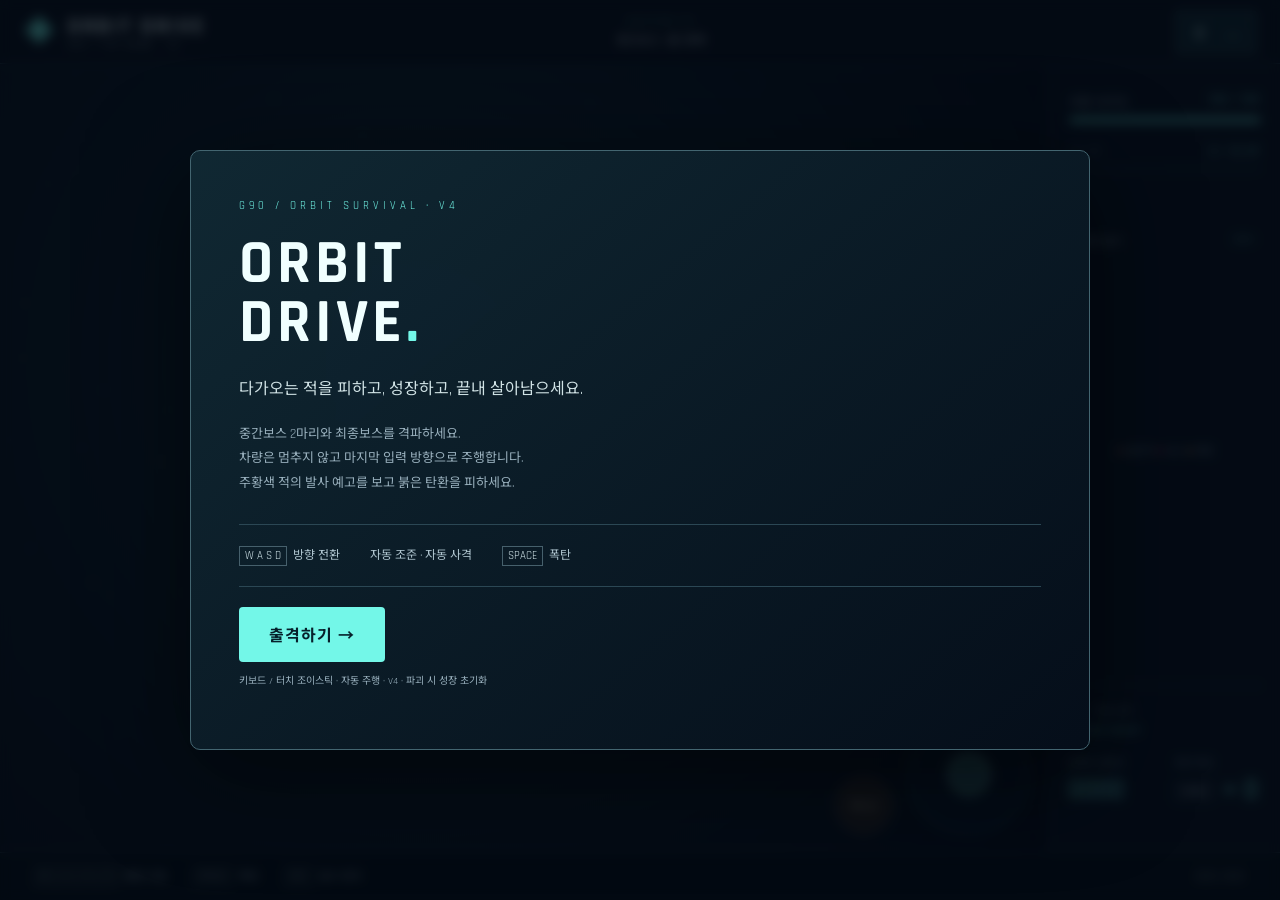
==== commit a55e5f74: "Update index.html" ====
--- a/index.html
+++ b/index.html
@@ -5,18 +5,24 @@
 .reticle,.wing{display:none}.cockpit{height:75px}.dashboard{left:25%;width:50%;padding:10px 24px;background:#07101adb;clip-path:none;border:1px solid #35525d}.dashboard strong{font-size:23px}.dashboard .drive>span{display:none}.radar{opacity:.88}.stats{pointer-events:none}.vignette{box-shadow:inset 0 0 80px #0006}@media(max-width:750px){.dashboard{left:10%;width:80%}}
 /* Rebuilt overhead arena: separate playfield and telemetry rail. */
 header{left:0;right:0;top:0;height:64px;padding:0 24px;background:#09121e;border-bottom:1px solid #27404e}.brand{font-size:21px}.brand small{font-size:8px}.logo{font-size:29px}#mission{margin-right:60px;font-size:10px}#mission span{font-size:11px;margin-top:4px}.vignette{display:none}body:after{content:'';position:fixed;right:0;top:64px;bottom:48px;width:230px;background:#0b1522;border-left:1px solid #263c4c;z-index:-0;pointer-events:none}.stats,.radar,.cockpit{z-index:1}.stats{left:auto;right:20px;top:93px;width:190px;gap:23px}.radar{top:222px;right:14px;border:none;background:none;opacity:1}.radar>div{padding-left:8px}.radar small{font-size:9px}.cockpit{left:auto;right:18px;bottom:75px;width:194px;height:auto}.dashboard{position:static;display:grid;grid-template-columns:1fr 1fr;gap:20px;left:auto;width:100%;padding:18px 0;border:0;border-top:1px solid #2b414e;background:none;clip-path:none}.dashboard small{font-size:9px;letter-spacing:1px}.dashboard strong{font-size:27px}.dashboard .drive{grid-column:1 / 3;grid-row:1;text-align:left}.drive b{display:block;font-size:9px;margin-top:8px;color:#5ec3ba}.dashboard .drive>span{display:none}#notice{top:78px;width:calc(100% - 230px);font-size:12px;letter-spacing:1px}#bossHud{top:auto;bottom:75px;left:calc((100% - 230px) * .25);width:calc((100% - 230px) * .5);z-index:1;background:#09111cbb;padding:10px}footer{height:48px;gap:25px}.reticle,.wing{display:none}.modal{border-radius:10px}.modal h1{font-size:62px}.modal .primary{border-radius:4px}.choices button{border-radius:6px}#space{z-index:0}header,footer{z-index:2}#notice{z-index:2;pointer-events:none}#overlay{z-index:10}@media(max-width:800px){body:after,.radar,.stats,.cockpit{display:none}#notice{width:100%}#bossHud{left:20%;width:60%;bottom:65px}.brand{font-size:16px}.brand small{font-size:7px}header{padding:0 12px}.modal h1{font-size:44px}footer{gap:10px;font-size:9px}}
+
+/* All eight upgrades remain accessible at every level. */
+.modal{max-width:900px;max-height:calc(100vh - 32px);overflow-y:auto}.choices{grid-template-columns:repeat(4,minmax(0,1fr))}.choices button{min-height:115px;padding:16px 12px}@media(max-width:750px){.choices{grid-template-columns:repeat(2,minmax(0,1fr))}}
+
+.choices{grid-template-columns:repeat(3,minmax(0,1fr))}.touch-controls{position:fixed;right:250px;bottom:65px;z-index:3;display:flex;gap:14px;align-items:end;touch-action:none;user-select:none}#joystick{width:122px;height:122px;border-radius:50%;border:2px solid #72cbbd66;background:#0c233bb0;display:grid;place-items:center;touch-action:none}#knob{width:44px;height:44px;border-radius:50%;background:#74e8daaa;border:2px solid #aefff4;pointer-events:none}#touchBomb{border-radius:50%;width:60px;height:60px;padding:0;background:#61442bba;color:#ffdfad;touch-action:manipulation}@media(pointer:fine){.touch-controls{opacity:.5}}@media(max-width:800px){.touch-controls{right:14px;bottom:65px}.stats{display:grid;left:12px;right:auto;top:72px;width:135px;gap:10px;background:#07121ba0;padding:6px}.stats label{font-size:9px}.cockpit{display:block;right:auto;left:12px;bottom:65px;width:120px}.dashboard{display:block;padding:4px}.dashboard .drive{display:none}.dashboard strong{font-size:19px}.dashboard>div{margin-top:8px}#notice{top:160px;font-size:10px}.choices{grid-template-columns:1fr}.choices button{min-height:80px;padding:10px}.choices b{margin:5px 0}.modal{padding:22px}.modal h2{font-size:24px}}
 </style></head><body>
 <canvas id="space" aria-label="탑뷰 우주 전장"></canvas><div class="vignette"></div>
-<header><div class="brand"><span class="logo">◈</span><div>ORBIT DRIVE<small>G90 / TOP-DOWN SURVIVAL</small></div></div><div id="mission">SECTOR 01 <span>중간보스 I를 향해</span></div><button id="pause" aria-label="일시 정지">Ⅱ <span>ESC</span></button></header>
+<header><div class="brand"><span class="logo">◈</span><div>ORBIT DRIVE<small>G90 / TOP-DOWN · V4</small></div></div><div id="mission">SECTOR 01 <span>중간보스 I를 향해</span></div><button id="pause" aria-label="일시 정지">Ⅱ <span>ESC</span></button></header>
 <section class="stats"><div><label>차량 내구도 <b id="hptext">100 / 100</b></label><div class="bar"><i id="hpbar"></i></div></div><div class="xp"><label><span id="lv">LV. 01</span><b id="xptext">0 / 10 XP</b></label><div class="bar"><i id="xpbar"></i></div></div></section>
 <section id="bossHud" hidden><label id="bossname"></label><div class="bar"><i id="bossbar"></i></div></section>
 <aside class="radar"><div>주변 탐지 <span>60m</span></div><canvas id="radar" width="190" height="190"></canvas><small><i></i> 일반 적 <i class="red"></i> 보스 <i class="gold"></i> 폭탄</small></aside>
 <div id="notice" role="status"></div>
 <div class="cockpit"><div class="dashboard"><div><small>총획득 경험치</small><strong id="score">0000</strong></div><div class="drive"><span>▲</span><small>G90 · 자동 공격</small><b id="speed">ENGINE READY</b></div><div><small>화면 폭탄</small><strong><kbd>SPACE</kbd> × <span id="bombs">0</span></strong></div></div></div>
 <footer><span><kbd>W</kbd><kbd>A</kbd><kbd>S</kbd><kbd>D</kbd> 평면 이동</span><span><kbd>SPACE</kbd> 폭탄</span><span><kbd>ESC</kbd> 일시 정지</span><span class="time" id="time">00:00</span></footer>
-<div id="overlay"><div class="modal" id="modal"></div></div><script>'use strict';
+<div class="touch-controls"><button id="touchBomb" aria-label="폭탄 사용">폭탄</button><div id="joystick" role="group" aria-label="이동 방향 조이스틱"><span id="knob"></span></div></div><div id="overlay"><div class="modal" id="modal"></div></div><script>'use strict';
 const $=id=>document.getElementById(id),canvas=$('space'),ctx=canvas.getContext('2d'),radar=$('radar'),rc=radar.getContext('2d');
-const CONFIG={speed:12,range:43,shotInterval:.48,damage:14,dropChance:.18,bombDamage:180,bossAt:[18,46,82],bossHP:[230,400,650]};
+const CONFIG={speed:12,range:43,shotInterval:.48,damage:14,dropChance:.18,bombDamage:180,bossAt:[20,30,40],bossHP:[230,400,650]};
+let bossProgress=0,stick={x:0,z:0},lastDirection={x:0,z:1};
 let camera={x:0,z:0},heading=0;
 let W=innerWidth,H=innerHeight,F=H*.85,keys={},state='intro',player,enemies=[],bullets=[],drops=[],effects=[],stars=[],time=0,spawnClock=0,shotClock=0,stage=0,kills=0,boss=null,flash=0,hurt=0,noticeClock=0,last=0;
 function resize(){W=innerWidth;H=innerHeight;F=H*.85;canvas.width=W*devicePixelRatio;canvas.height=H*devicePixelRatio;ctx.setTransform(devicePixelRatio,0,0,devicePixelRatio,0,0)}
@@ -24,31 +30,34 @@
 for(let i=0;i<280;i++)stars.push({x:Math.random(),y:Math.random()*.86,r:Math.random()*1.4+.2,a:Math.random()*.7+.2});
 function notify(t){$('notice').textContent=t;noticeClock=3}
 function modal(html){$('overlay').hidden=false;$('modal').innerHTML=html}
-function intro(){modal('<div class="eyebrow">G90 / ORBIT SURVIVAL</div><h1>ORBIT<br>DRIVE<span style="color:#73f7e8">.</span></h1><p class="intro">다가오는 적을 피하고, 성장하고, 끝내 살아남으세요.</p><p>중간보스 2마리와 최종보스를 격파하세요.<br>G90을 본뜬 차량으로 우주 전장을 돌파하세요.<br>주황색 적의 발사 예고를 보고 붉은 탄환을 피하세요.</p><div class="instructions"><span><kbd>W A S D</kbd> 이동</span><span>자동 조준 · 자동 사격</span><span><kbd>SPACE</kbd> 폭탄</span></div><button class="primary" id="start">출격하기 →</button><p style="font-size:10px">PC 키보드 권장 · 시간 제한 없음 · 파괴 시 성장 초기화</p>');$('start').onclick=start}
-function start(){camera={x:0,z:0};heading=0;player={x:0,z:0,hp:100,maxhp:100,level:1,xp:0,total:0,next:10,bombs:0,damage:CONFIG.damage,interval:CONFIG.shotInterval,inv:0};enemies=[];bullets=[];drops=[];effects=[];time=0;spawnClock=0;shotClock=0;stage=0;kills=0;boss=null;flash=0;hurt=0;keys={};state='play';$('overlay').hidden=true;notify('자동 무장 활성화 · WASD로 이동');for(let i=0;i<5;i++)spawn();hud()}
-function spawn(isBoss=false){let a=Math.random()*Math.PI*2,r=37+Math.random()*12;let e={x:player.x+Math.sin(a)*r,z:player.z+Math.cos(a)*r,hp:26+stage*12,maxhp:26+stage*12,r:1.1,speed:3.5+stage*.8,phase:Math.random()*6,boss:isBoss,shooter:!isBoss&&Math.random()<.35,fire:1.6+Math.random(),hit:0};if(isBoss){e.x=player.x;e.z=player.z+40;e.hp=e.maxhp=CONFIG.bossHP[stage];e.r=3.6+stage*.5;e.speed=2.7+stage*.45;boss=e;notify(['중간보스 I · SENTINEL','중간보스 II · REAPER','최종보스 · OBLIVION'][stage]+' 접근');}if(e.shooter){e.hp=e.maxhp=46+stage*14;e.speed=2.8}enemies.push(e)}
+function intro(){modal('<div class="eyebrow">G90 / ORBIT SURVIVAL · V4</div><h1>ORBIT<br>DRIVE<span style="color:#73f7e8">.</span></h1><p class="intro">다가오는 적을 피하고, 성장하고, 끝내 살아남으세요.</p><p>중간보스 2마리와 최종보스를 격파하세요.<br>차량은 멈추지 않고 마지막 입력 방향으로 주행합니다.<br>주황색 적의 발사 예고를 보고 붉은 탄환을 피하세요.</p><div class="instructions"><span><kbd>W A S D</kbd> 방향 전환</span><span>자동 조준 · 자동 사격</span><span><kbd>SPACE</kbd> 폭탄</span></div><button class="primary" id="start">출격하기 →</button><p style="font-size:10px">키보드 / 터치 조이스틱 · 자동 주행 · V4 · 파괴 시 성장 초기화</p>');$('start').onclick=start}
+function start(){bossProgress=0;stick={x:0,z:0};lastDirection={x:0,z:1};camera={x:0,z:0};heading=0;player={x:0,z:0,hp:100,maxhp:100,level:1,xp:0,total:0,next:10,bombs:0,damage:CONFIG.damage,interval:CONFIG.shotInterval,range:CONFIG.range,speed:CONFIG.speed,targets:1,xpMultiplier:1,xpCarry:0,hitScale:1,inv:0};enemies=[];bullets=[];drops=[];effects=[];time=0;spawnClock=0;shotClock=0;stage=0;kills=0;boss=null;flash=0;hurt=0;keys={};state='play';$('overlay').hidden=true;notify('자동 주행 시작 · WASD 또는 조이스틱으로 방향 변경');for(let i=0;i<5;i++)spawn();hud()}
+function spawn(isBoss=false){let a=Math.random()*Math.PI*2,r=37+Math.random()*12;let e={x:player.x+Math.sin(a)*r,z:player.z+Math.cos(a)*r,hp:42,maxhp:42,r:1.1,speed:6+stage*.8,phase:Math.random()*6,boss:isBoss,shooter:!isBoss&&Math.random()<.35,fire:1.6+Math.random(),hit:0};if(isBoss){e.x=player.x;e.z=player.z+40;e.hp=e.maxhp=CONFIG.bossHP[stage];e.r=3.6+stage*.5;e.speed=2.7+stage*.45;boss=e;notify(['중간보스 I · SENTINEL','중간보스 II · REAPER','최종보스 · OBLIVION'][stage]+' 접근');}if(e.shooter){e.hp=e.maxhp=28;e.speed=5+stage*.5}if(!e.boss){e.healthStep=Math.floor(time/20);e.hp=e.maxhp=e.maxhp*Math.pow(1.1,e.healthStep)}enemies.push(e)}
 function field(){return {x:0,y:64,w:W>800?W-230:W,h:H-112}}
 function project(x,y,z){let v=field(),scale=Math.min(v.w/100,v.h/78);return {x:v.x+v.w/2+(x-camera.x)*scale,y:v.y+v.h/2-(z-camera.z)*scale,s:scale,z:100-y}}
 function visible(e){let p=project(e.x,0,e.z),r=e.r*p.s,v=field();return p.x+r>v.x&&p.x-r<v.x+v.w&&p.y+r>v.y&&p.y-r<v.y+v.h}
 function enemyFire(e){let angle=Math.atan2(player.z-e.z,player.x-e.x);for(const offset of e.boss?[-.2,0,.2]:[0])bullets.push({x:e.x,z:e.z,vx:Math.cos(angle+offset)*15,vz:Math.sin(angle+offset)*15,life:5,r:.55,damage:e.boss?15:10});}
-function updateBullets(dt){for(let i=bullets.length-1;i>=0;i--){let b=bullets[i];b.x+=b.vx*dt;b.z+=b.vz*dt;b.life-=dt;if(Math.hypot(b.x-player.x,b.z-player.z)<b.r+.85){bullets.splice(i,1);if(player.inv<=0){player.hp=Math.max(0,player.hp-b.damage);player.inv=.6;hurt=.45;if(player.hp===0){end(false);return}}}else if(b.life<=0)bullets.splice(i,1)}}
-function gain(n){player.xp+=n;player.total+=n}
-function defeat(e){if(!enemies.includes(e))return;enemies.splice(enemies.indexOf(e),1);effects.push({type:'burst',x:e.x,z:e.z,t:.5,color:e.boss?'#ff5b9b':'#ffac6f'});gain(e.boss?30:3);if(e.boss){stage++;boss=null;if(stage===3){end(true);return}notify('보스 격파 · 다음 구역 진입')}else{kills++;if(Math.random()<CONFIG.dropChance)drops.push({x:e.x,z:e.z})}}
+function updateBullets(dt){for(let i=bullets.length-1;i>=0;i--){let b=bullets[i];b.x+=b.vx*dt;b.z+=b.vz*dt;b.life-=dt;if(Math.hypot(b.x-player.x,b.z-player.z)<b.r+.85*player.hitScale){bullets.splice(i,1);if(player.inv<=0){player.hp=Math.max(0,player.hp-b.damage);player.inv=.6;hurt=.45;if(player.hp===0){end(false);return}}}else if(b.life<=0)bullets.splice(i,1)}}
+function gain(n){let amount=n*player.xpMultiplier+player.xpCarry,earned=Math.floor(amount+1e-9);player.xpCarry=amount-earned;player.xp+=earned;player.total+=earned}
+function defeat(e){if(!enemies.includes(e))return;enemies.splice(enemies.indexOf(e),1);effects.push({type:'burst',x:e.x,z:e.z,t:.5,color:e.boss?'#ff5b9b':'#ffac6f'});gain(e.boss?30:3);if(e.boss){stage++;boss=null;if(stage===3){end(true);return}notify('보스 격파 · 다음 구역 진입')}else{kills++;if(!boss&&stage<3)bossProgress=Math.min(CONFIG.bossAt[stage],bossProgress+1);if(Math.random()<CONFIG.dropChance)drops.push({x:e.x,z:e.z})}}
 function hit(e,d){e.hp-=d;e.hit=.12;if(e.hp<=0)defeat(e)}
 function bombUse(){if(state!=='play')return;if(!player.bombs){notify('보유 폭탄이 없습니다 · 드롭된 폭탄에 접근하세요');return}player.bombs--;flash=.65;for(const e of [...enemies])if(visible(e))hit(e,e.boss?CONFIG.bombDamage:e.hp);notify('화면 폭격 · 경험치 획득');hud()}
-function levelup(){player.xp-=player.next;player.level++;player.next=Math.round(player.next*1.35+4);state='upgrade';keys={};modal('<div class="eyebrow">SYSTEM UPGRADE / LEVEL '+player.level+'</div><h2>다음 전투를 준비하세요.</h2><p>강화 하나를 선택하세요. 선택하는 동안 전투는 멈춥니다.</p><div class="choices"><button data-up="damage">01 / WEAPON<b>화력 강화</b><small>공격력 +25%</small></button><button data-up="rate">02 / FIRE RATE<b>속사 강화</b><small>공격 간격 −15%</small></button><button data-up="hull">03 / HULL<b>장갑 강화</b><small>최대 체력 +25<br>체력 35 회복</small></button></div>');document.querySelectorAll('[data-up]').forEach(b=>b.onclick=()=>choose(b.dataset.up))}
-function choose(type){if(state!=='upgrade')return;if(type==='damage')player.damage*=1.25;if(type==='rate')player.interval=Math.max(.09,player.interval*.85);if(type==='hull'){player.maxhp+=25;player.hp=Math.min(player.maxhp,player.hp+35)}$('overlay').hidden=true;state='play';hud()}
+const UPGRADES=[{id:'damage',name:'공격력',desc:'공격력 +25%'},{id:'rate',name:'공격속도',desc:'공격속도 +20%'},{id:'heal',name:'체력회복',desc:'체력 40 회복 (최대 체력까지)'},{id:'targets',name:'타겟 +1',desc:'동시에 공격하는 적 +1'},{id:'range',name:'사거리',desc:'자동 공격 사거리 +20%'},{id:'speed',name:'이동속도',desc:'이동속도 +15%'},{id:'xp',name:'경험치 획득증가',desc:'획득 경험치 +20%'},{id:'hitbox',name:'피격 범위 감소',desc:'피격 판정 반경 −10% (탄환·접촉)'}];
+let offered=[];
+function levelup(){player.xp-=player.next;player.level++;player.next=Math.round(player.next*1.35+4);state='upgrade';keys={};let pool=[...UPGRADES];for(let i=pool.length-1;i>0;i--){let j=Math.floor(Math.random()*(i+1));[pool[i],pool[j]]=[pool[j],pool[i]]}offered=pool.slice(0,3);modal('<div class="eyebrow">SYSTEM UPGRADE / LEVEL '+player.level+'</div><h2>다음 전투를 준비하세요.</h2><p>8종 중 무작위로 뽑힌 3개입니다. 하나를 선택하세요. 전투는 잠시 멈춥니다.</p><div class="choices">'+offered.map((u,i)=>'<button data-up="'+u.id+'">0'+(i+1)+' / UPGRADE<b>'+u.name+'</b><small>'+u.desc+'</small></button>').join('')+'</div>');document.querySelectorAll('[data-up]').forEach(b=>b.onclick=()=>choose(b.dataset.up))}
+function choose(type){if(state!=='upgrade'||!offered.some(u=>u.id===type))return;if(type==='damage')player.damage*=1.25;if(type==='rate')player.interval/=1.2;if(type==='heal')player.hp=Math.min(player.maxhp,player.hp+40);if(type==='targets')player.targets++;if(type==='range')player.range*=1.2;if(type==='speed')player.speed*=1.15;if(type==='xp')player.xpMultiplier*=1.2;if(type==='hitbox')player.hitScale*=.9;offered=[];$('overlay').hidden=true;state='play';hud()}
 function pause(){if(state==='play'){state='pause';keys={};modal('<div class="eyebrow">DRIVE PAUSED</div><h2>주행 일시 정지</h2><p>준비되면 다시 전장으로 돌아가세요.</p><button class="primary" id="resume">계속하기 →</button>');$('resume').onclick=pause}else if(state==='pause'){state='play';$('overlay').hidden=true}}
 function end(win){state='end';keys={};modal('<div class="eyebrow">'+(win?'MISSION COMPLETE':'SIGNAL LOST')+'</div><h2>'+(win?'최종보스 격파. 임무 완료!':'차량이 파괴되었습니다.')+'</h2><p>총획득 경험치</p><div class="resultScore">'+player.total+'</div><p>처치 '+kills+' · 보스 '+stage+'/3 · 주행 '+formatTime(time)+'<br>다시 출격하면 경험치·폭탄·강화가 초기화됩니다.</p><button class="primary" id="restart">다시 출격 →</button>');$('restart').onclick=start}
 function formatTime(t){return String(Math.floor(t/60)).padStart(2,'0')+':'+String(Math.floor(t%60)).padStart(2,'0')}
-function update(dt){time+=dt;player.inv=Math.max(0,player.inv-dt);let dx=(keys.KeyD?1:0)-(keys.KeyA?1:0),dz=(keys.KeyW?1:0)-(keys.KeyS?1:0),len=Math.hypot(dx,dz)||1;player.x+=dx/len*CONFIG.speed*dt;player.z+=dz/len*CONFIG.speed*dt;if(dx||dz){let target=Math.atan2(dx,dz),delta=Math.atan2(Math.sin(target-heading),Math.cos(target-heading));heading+=delta*Math.min(1,dt*14)}camera.x+=(player.x-camera.x)*Math.min(1,dt*8);camera.z+=(player.z-camera.z)*Math.min(1,dt*8);$('speed').textContent=dx||dz?'THRUST ACTIVE':'ENGINE IDLE';spawnClock-=dt;if(spawnClock<=0){spawnClock=Math.max(.35,1.25-time*.0025);if(enemies.length<75)spawn()}
-if(!boss&&stage<3&&kills>=CONFIG.bossAt[stage])spawn(true);
+function scaleEnemyHealth(){let step=Math.floor(time/20);for(const e of enemies){if(e.boss)continue;let old=e.healthStep??step;if(step>old){let multiplier=Math.pow(1.1,step-old);e.hp*=multiplier;e.maxhp*=multiplier}e.healthStep=step}}
+function update(dt){time+=dt;scaleEnemyHealth();player.inv=Math.max(0,player.inv-dt);let dx=(keys.KeyD?1:0)-(keys.KeyA?1:0),dz=(keys.KeyW?1:0)-(keys.KeyS?1:0),len=Math.hypot(dx,dz)||1;if(Math.hypot(stick.x,stick.z)>.1){dx=stick.x;dz=stick.z;len=Math.hypot(dx,dz)}if(dx||dz)lastDirection={x:dx/len,z:dz/len};else{dx=lastDirection.x;dz=lastDirection.z;len=1}player.x+=dx/len*player.speed*dt;player.z+=dz/len*player.speed*dt;if(dx||dz){let target=Math.atan2(dx,dz),delta=Math.atan2(Math.sin(target-heading),Math.cos(target-heading));heading+=delta*Math.min(1,dt*14)}camera.x+=(player.x-camera.x)*Math.min(1,dt*8);camera.z+=(player.z-camera.z)*Math.min(1,dt*8);$('speed').textContent=dx||dz?'THRUST ACTIVE':'ENGINE IDLE';spawnClock-=dt;if(spawnClock<=0){spawnClock=Math.max(.35,1.25-time*.0025);if(enemies.length<75)spawn()}
+if(!boss&&stage<3&&bossProgress>=CONFIG.bossAt[stage])spawn(true);
 for(const e of [...enemies]){e.hit=Math.max(0,e.hit-dt);let x=player.x-e.x,z=player.z-e.z,d=Math.hypot(x,z);let move=e.shooter&&d<23?0:1;e.x+=x/(d||1)*e.speed*dt*move;e.z+=z/(d||1)*e.speed*dt*move;
-if(e.shooter||e.boss){e.fire=(e.fire??2)-dt;if(e.fire<=0&&d<48&&visible(e)){enemyFire(e);e.fire=e.boss?2:2.6}if(d>=48||!visible(e))e.fire=Math.max(.8,e.fire)} if(d<e.r+1&&player.inv<=0){player.hp-=e.boss?24:10;player.inv=.75;hurt=.45;notify('접촉 피해 · 거리를 벌리세요');if(player.hp<=0){player.hp=0;end(false);return}}if(d>100&&!e.boss){e.x=player.x+(e.x-player.x)*.5;e.z=player.z+(e.z-player.z)*.5}}
-updateBullets(dt);if(state!=='play'){hud();return}shotClock-=dt;if(shotClock<=0){let target=null,best=CONFIG.range;for(const e of enemies){let d=Math.hypot(e.x-player.x,e.z-player.z);if(d<best){best=d;target=e}}if(target){effects.push({type:'laser',x:target.x,z:target.z,t:.12});hit(target,player.damage);shotClock=player.interval}}
+if(e.shooter||e.boss){e.fire=(e.fire??2)-dt;if(e.fire<=0&&d<48&&visible(e)){enemyFire(e);e.fire=e.boss?2:2.6}if(d>=48||!visible(e))e.fire=Math.max(.8,e.fire)} if(d<e.r+player.hitScale&&player.inv<=0){player.hp-=e.boss?24:10;player.inv=.75;hurt=.45;notify('접촉 피해 · 거리를 벌리세요');if(player.hp<=0){player.hp=0;end(false);return}}if(d>100&&!e.boss){e.x=player.x+(e.x-player.x)*.5;e.z=player.z+(e.z-player.z)*.5}}
+updateBullets(dt);if(state!=='play'){hud();return}shotClock-=dt;if(shotClock<=0){let targets=enemies.filter(e=>Math.hypot(e.x-player.x,e.z-player.z)<=player.range).sort((a,b)=>Math.hypot(a.x-player.x,a.z-player.z)-Math.hypot(b.x-player.x,b.z-player.z)).slice(0,player.targets);if(targets.length){for(const target of targets){if(state!=='play')break;effects.push({type:'laser',x:target.x,z:target.z,t:.12});hit(target,player.damage)}shotClock=player.interval}}
 for(let i=drops.length-1;i>=0;i--)if(Math.hypot(drops[i].x-player.x,drops[i].z-player.z)<3){player.bombs++;drops.splice(i,1);notify('폭탄 획득 · SPACE로 사용')}
 if(state==='play'&&player.xp>=player.next)levelup();hud()}
-function hud(){if(!player)return;$('hptext').textContent=Math.ceil(player.hp)+' / '+player.maxhp;$('hpbar').style.width=player.hp/player.maxhp*100+'%';$('xptext').textContent=player.xp+' / '+player.next+' XP';$('xpbar').style.width=Math.min(100,player.xp/player.next*100)+'%';$('lv').textContent='LV. '+String(player.level).padStart(2,'0');$('score').textContent=String(player.total).padStart(4,'0');$('bombs').textContent=player.bombs;$('time').textContent=formatTime(time);$('mission').innerHTML='SECTOR 0'+Math.min(3,stage+1)+' <span>'+(boss?'보스를 처치하세요':stage<3?'보스 접근까지 잡몹 '+Math.max(0,CONFIG.bossAt[stage]-kills)+'기':'임무 완료')+'</span>';$('bossHud').hidden=!boss;if(boss){$('bossname').textContent=['SENTINEL / 중간보스 I','REAPER / 중간보스 II','OBLIVION / 최종보스'][stage];$('bossbar').style.width=Math.max(0,boss.hp/boss.maxhp*100)+'%'}}
+function hud(){if(!player)return;$('hptext').textContent=Math.ceil(player.hp)+' / '+player.maxhp;$('hpbar').style.width=player.hp/player.maxhp*100+'%';$('xptext').textContent=player.xp+' / '+player.next+' XP';$('xpbar').style.width=Math.min(100,player.xp/player.next*100)+'%';$('lv').textContent='LV. '+String(player.level).padStart(2,'0');$('score').textContent=String(player.total).padStart(4,'0');$('bombs').textContent=player.bombs;$('time').textContent=formatTime(time);$('mission').innerHTML='SECTOR 0'+Math.min(3,stage+1)+' <span>'+(boss?'보스 전투 · 카운트 정지 ('+bossProgress+')':stage<3?'보스 접근까지 잡몹 '+Math.max(0,CONFIG.bossAt[stage]-bossProgress)+'기':'임무 완료')+'</span>';$('bossHud').hidden=!boss;if(boss){$('bossname').textContent=['SENTINEL / 중간보스 I','REAPER / 중간보스 II','OBLIVION / 최종보스'][stage];$('bossbar').style.width=Math.max(0,boss.hp/boss.maxhp*100)+'%'}}
 function poly(points,fill,stroke){if(points.some(p=>!p))return;ctx.beginPath();points.forEach((p,i)=>i?ctx.lineTo(p.x,p.y):ctx.moveTo(p.x,p.y));ctx.closePath();ctx.fillStyle=fill;ctx.fill();ctx.strokeStyle=stroke;ctx.lineWidth=1;ctx.stroke()}
 function drawCar(){let p=project(player.x,0,player.z),u=p.s;ctx.save();ctx.translate(p.x,p.y);ctx.rotate(heading);ctx.globalAlpha=player.inv>0?.65+.35*Math.cos(time*40):1;
 ctx.shadowColor='#000';ctx.shadowBlur=12;ctx.fillStyle='#080b10';ctx.fillRect(-1.1*u,-2.1*u,2.2*u,4.4*u);ctx.shadowBlur=0;
@@ -56,8 +65,8 @@
 poly([{x:-u,y:-2.2*u},{x:-.7*u,y:-2.65*u},{x:.7*u,y:-2.65*u},{x:u,y:-2.2*u},{x:1.05*u,y:1.8*u},{x:.8*u,y:2.4*u},{x:-.8*u,y:2.4*u},{x:-1.05*u,y:1.8*u}],'#c5ced4','#f4f8fc');
 ctx.fillStyle='#536674';ctx.fillRect(-.82*u,-1.05*u,1.64*u,2.4*u);poly([{x:-.82*u,y:-1.05*u},{x:.82*u,y:-1.05*u},{x:.64*u,y:-.25*u},{x:-.64*u,y:-.25*u}],'#142630','#87b6c6');ctx.fillStyle='#233440';ctx.fillRect(-.64*u,-.2*u,1.28*u,1.05*u);ctx.fillStyle='#122533';ctx.fillRect(-.72*u,.95*u,1.44*u,.5*u);
 ctx.fillStyle='#e9ffff';for(let x of [-.9,.32])for(let y of [-2.25,-2.08])ctx.fillRect(x*u,y*u,.58*u,.09*u);ctx.fillStyle='#ff435e';for(let x of [-.9,.32])for(let y of [1.94,2.1])ctx.fillRect(x*u,y*u,.58*u,.09*u);ctx.strokeStyle='#7e8d96';ctx.strokeRect(-.7*u,-1.85*u,1.4*u,.65*u);ctx.fillStyle='#ecffff';ctx.font='bold '+Math.max(6,u*.6)+'px sans-serif';ctx.textAlign='center';ctx.fillText('G90',0,.5*u);ctx.restore();
-ctx.strokeStyle='#71ebdc55';ctx.lineWidth=1;ctx.beginPath();ctx.arc(p.x,p.y,3*u,0,Math.PI*2);ctx.stroke();}
-function mesh(e){let p=project(e.x,0,e.z),u=p.s*e.r,color=e.boss?'#ff5f9f':e.shooter?'#ffa54f':'#a999ff';ctx.save();ctx.translate(p.x,p.y);ctx.rotate(e.phase+time*.25);poly([{x:0,y:-u},{x:u,y:0},{x:0,y:u},{x:-u,y:0}],e.hit?'#fff':e.boss?'#4b1b3e':e.shooter?'#52321e':'#292448',color);poly([{x:0,y:-u},{x:u,y:0},{x:0,y:0}],e.boss?'#8e3162':'#565072',color);ctx.fillStyle=color;ctx.fillRect(-u*.2,-u*.2,u*.4,u*.4);ctx.restore();if(e.hp<e.maxhp){ctx.fillStyle='#1a2632';ctx.fillRect(p.x-u,p.y-u-8,u*2,3);ctx.fillStyle=color;ctx.fillRect(p.x-u,p.y-u-8,u*2*e.hp/e.maxhp,3)}if((e.shooter||e.boss)&&e.fire<.65){ctx.strokeStyle='#ffbd5b';ctx.lineWidth=2;ctx.beginPath();ctx.arc(p.x,p.y,u+6,0,Math.PI*2);ctx.stroke()}}
+ctx.strokeStyle='#71ebdc55';ctx.lineWidth=1;ctx.beginPath();ctx.arc(p.x,p.y,.85*player.hitScale*u,0,Math.PI*2);ctx.stroke();}
+function mesh(e){let p=project(e.x,0,e.z),u=Math.max(9,p.s*e.r),color=e.boss?'#ff5f9f':e.shooter?'#ffa54f':'#78dfd1';ctx.save();ctx.translate(p.x,p.y);ctx.shadowColor=color;ctx.shadowBlur=8;ctx.fillStyle=e.hit?'#fff':'#243546';ctx.strokeStyle=color;ctx.lineWidth=1.5;ctx.beginPath();ctx.ellipse(0,2,u*1.25,u*.68,0,0,Math.PI*2);ctx.fill();ctx.stroke();ctx.shadowBlur=0;ctx.fillStyle=e.hit?'#fff':'#7b98a9';ctx.beginPath();ctx.ellipse(0,-u*.1,u*1.12,u*.5,0,0,Math.PI*2);ctx.fill();ctx.stroke();ctx.fillStyle=e.boss?'#922d74':e.shooter?'#c97938':'#2b9c9c';ctx.beginPath();ctx.ellipse(0,-u*.25,u*.52,u*.48,0,0,Math.PI*2);ctx.fill();ctx.stroke();ctx.fillStyle='#dfffff99';ctx.beginPath();ctx.ellipse(-u*.15,-u*.42,u*.17,u*.09,-.4,0,Math.PI*2);ctx.fill();for(let i=0;i<6;i++){let a=i*Math.PI/3+time;ctx.fillStyle=color;ctx.beginPath();ctx.arc(Math.cos(a)*u*.87,Math.sin(a)*u*.34+2,Math.max(1.5,u*.1),0,Math.PI*2);ctx.fill()}ctx.restore();if(e.hp<e.maxhp){ctx.fillStyle='#1a2632';ctx.fillRect(p.x-u,p.y-u-8,u*2,3);ctx.fillStyle=color;ctx.fillRect(p.x-u,p.y-u-8,u*2*e.hp/e.maxhp,3)}if((e.shooter||e.boss)&&e.fire<.65){ctx.strokeStyle='#ffbd5b';ctx.lineWidth=2;ctx.beginPath();ctx.arc(p.x,p.y,u*1.4,0,Math.PI*2);ctx.stroke()}}
 function draw(){ctx.fillStyle='#060c16';ctx.fillRect(0,0,W,H);let v=field();ctx.save();ctx.beginPath();ctx.rect(v.x,v.y,v.w,v.h);ctx.clip();let g=ctx.createRadialGradient(v.w*.4,H*.4,0,v.w*.4,H*.4,W*.7);g.addColorStop(0,'#142b37');g.addColorStop(1,'#060a16');ctx.fillStyle=g;ctx.fillRect(v.x,v.y,v.w,v.h);for(const star of stars){let x=((star.x*v.w-camera.x*.4)%v.w+v.w)%v.w,y=((star.y*v.h+camera.z*.4)%v.h+v.h)%v.h+v.y;ctx.globalAlpha=star.a;ctx.fillStyle='#bcdbe4';ctx.fillRect(x,y,star.r,star.r)}ctx.globalAlpha=1;if(!player){ctx.restore();return}
 ctx.strokeStyle='#36667422';ctx.lineWidth=1;for(let x=Math.floor(camera.x/10)*10-150;x<camera.x+150;x+=10){let p=project(x,0,camera.z);ctx.beginPath();ctx.moveTo(p.x,v.y);ctx.lineTo(p.x,v.y+v.h);ctx.stroke()}for(let z=Math.floor(camera.z/10)*10-100;z<camera.z+100;z+=10){let p=project(camera.x,0,z);ctx.beginPath();ctx.moveTo(v.x,p.y);ctx.lineTo(v.w,p.y);ctx.stroke()}
 for(const d of drops){let p=project(d.x,0,d.z);ctx.fillStyle='#edbc60';ctx.strokeStyle='#ffe2a1';ctx.fillRect(p.x-6,p.y-6,12,12);ctx.strokeRect(p.x-9,p.y-9,18,18);ctx.fillStyle='#1c2330';ctx.font='bold 10px sans-serif';ctx.textAlign='center';ctx.fillText('B',p.x,p.y+4)}
@@ -68,4 +77,8 @@
 function drawRadar(){rc.clearRect(0,0,190,190);rc.fillStyle='#071722';rc.fillRect(0,0,190,190);rc.strokeStyle='#28505b';rc.lineWidth=1;for(let r of [30,60,88]){rc.beginPath();rc.arc(95,95,r,0,Math.PI*2);rc.stroke()}rc.beginPath();rc.moveTo(95,5);rc.lineTo(95,185);rc.moveTo(5,95);rc.lineTo(185,95);rc.stroke();rc.fillStyle='#63e8dc0c';rc.beginPath();rc.moveTo(95,95);rc.lineTo(18,8);rc.lineTo(172,8);rc.fill();for(const e of [...enemies,...drops]){let x=(e.x-player.x)*1.45,z=(e.z-player.z)*1.45;if(Math.hypot(x,z)>87)continue;rc.fillStyle=e.hp===undefined?'#ffd080':e.boss?'#ff4880':e.shooter?'#ff9b36':'#b5a7fd';let r=e.boss?5:2.5;rc.fillRect(95+x-r,95-z-r,r*2,r*2)}rc.fillStyle='#8cfff0';rc.beginPath();rc.moveTo(95,88);rc.lineTo(90,100);rc.lineTo(100,100);rc.fill()}
 function frame(now){let dt=Math.min(.04,(now-last)/1000||0);last=now;if(state==='play'){update(dt);effects=effects.filter(e=>(e.t-=dt)>0);flash=Math.max(0,flash-dt);hurt=Math.max(0,hurt-dt);noticeClock-=dt;if(noticeClock<=0)$('notice').textContent=''}draw();requestAnimationFrame(frame)}
 addEventListener('keydown',e=>{if(['Space','KeyW','KeyA','KeyS','KeyD','Escape'].includes(e.code))e.preventDefault();if(e.code==='Escape'&&!e.repeat)pause();if(e.code==='Space'&&!e.repeat)bombUse();if(state==='play')keys[e.code]=true});addEventListener('keyup',e=>keys[e.code]=false);addEventListener('blur',()=>{keys={};if(state==='play')pause()});document.addEventListener('visibilitychange',()=>{if(document.hidden&&state==='play')pause()});$('pause').onclick=pause;intro();requestAnimationFrame(frame);
+
+const joystick=$('joystick'),knob=$('knob');let activePointer=null;
+function steer(e){let r=joystick.getBoundingClientRect(),x=(e.clientX-r.left-r.width/2)/(r.width*.35),z=-(e.clientY-r.top-r.height/2)/(r.height*.35),length=Math.hypot(x,z);stick={x:x/Math.max(1,length),z:z/Math.max(1,length)};knob.style.transform='translate('+stick.x*36+'px,'+(-stick.z*36)+'px)'}
+joystick.addEventListener('pointerdown',e=>{if(activePointer!==null)return;e.preventDefault();activePointer=e.pointerId;joystick.setPointerCapture(e.pointerId);steer(e)});joystick.addEventListener('pointermove',e=>{if(activePointer===e.pointerId)steer(e)});function release(e){if(e.pointerId!==activePointer)return;activePointer=null;stick={x:0,z:0};knob.style.transform='translate(0,0)'}joystick.addEventListener('pointerup',release);joystick.addEventListener('pointercancel',release);joystick.addEventListener('lostpointercapture',release);$('touchBomb').addEventListener('click',bombUse);addEventListener('blur',()=>{stick={x:0,z:0};activePointer=null;knob.style.transform='translate(0,0)'});
 </script></body></html>
